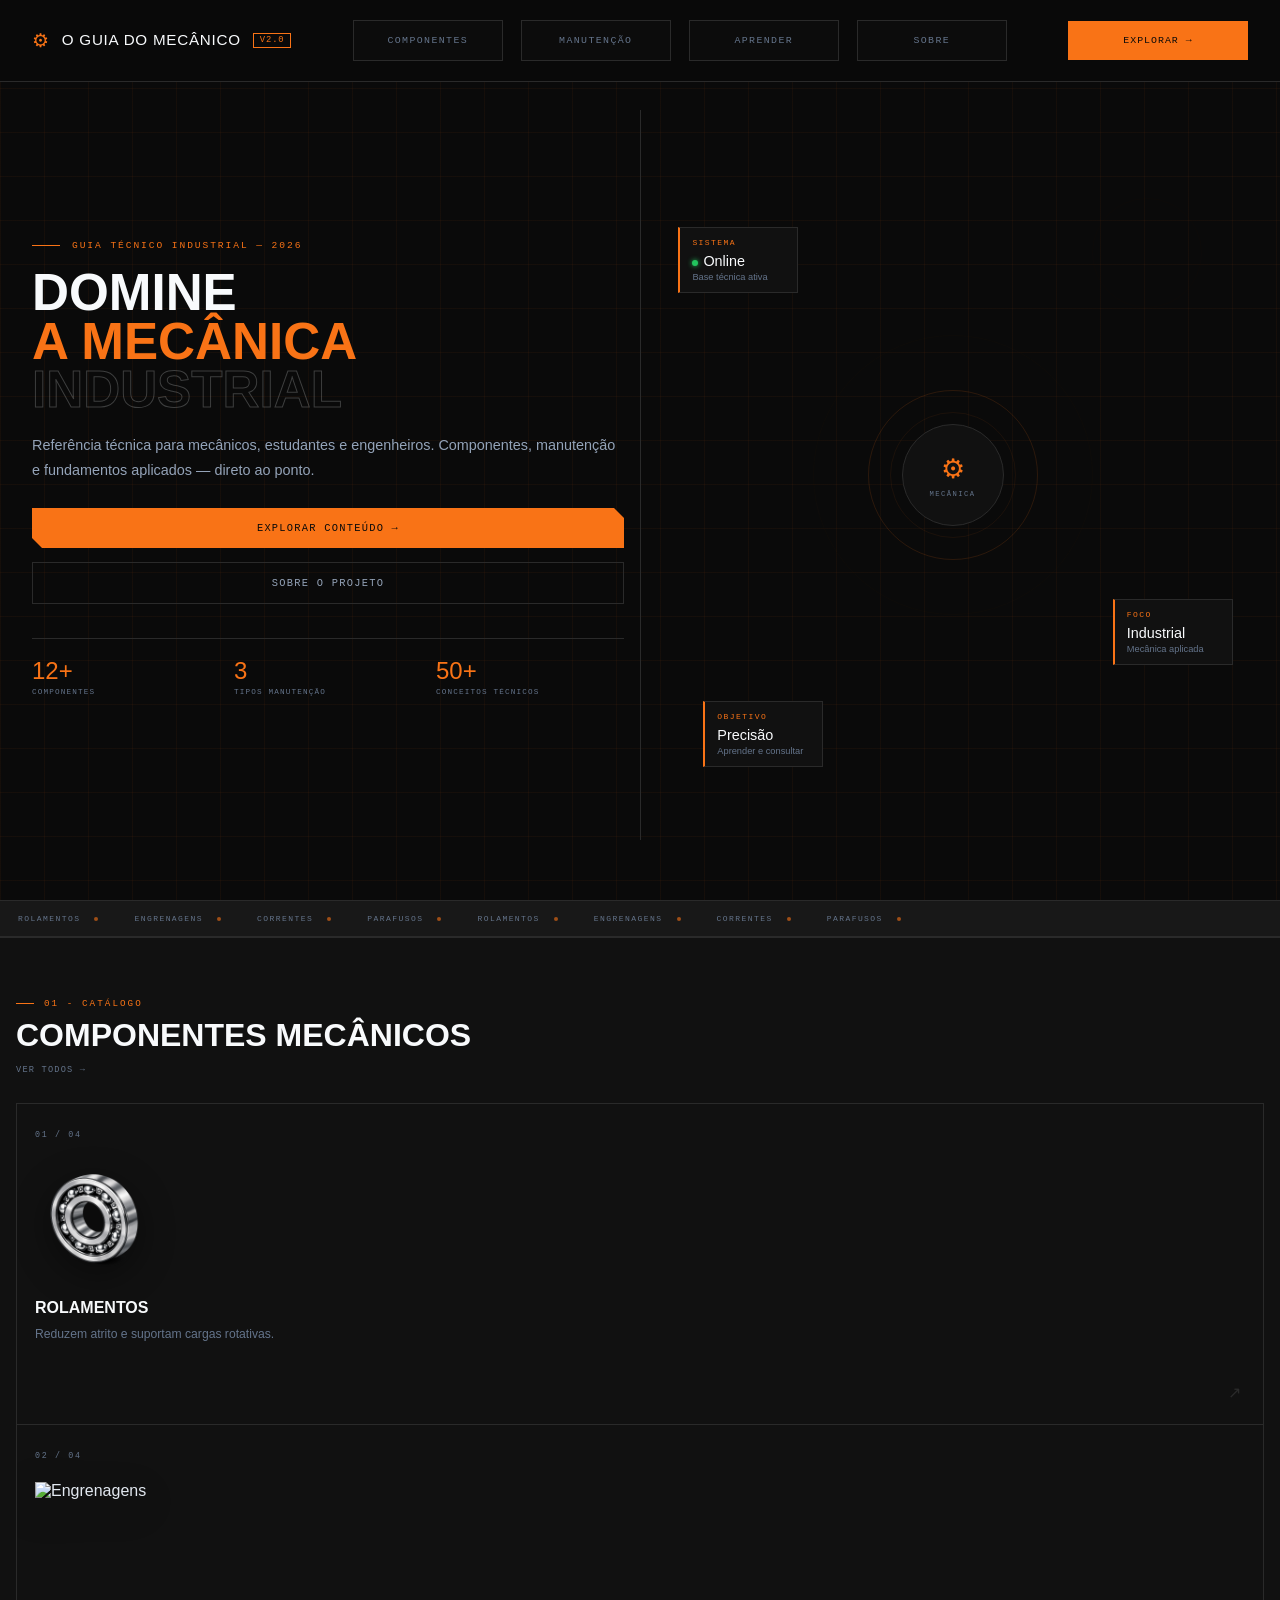
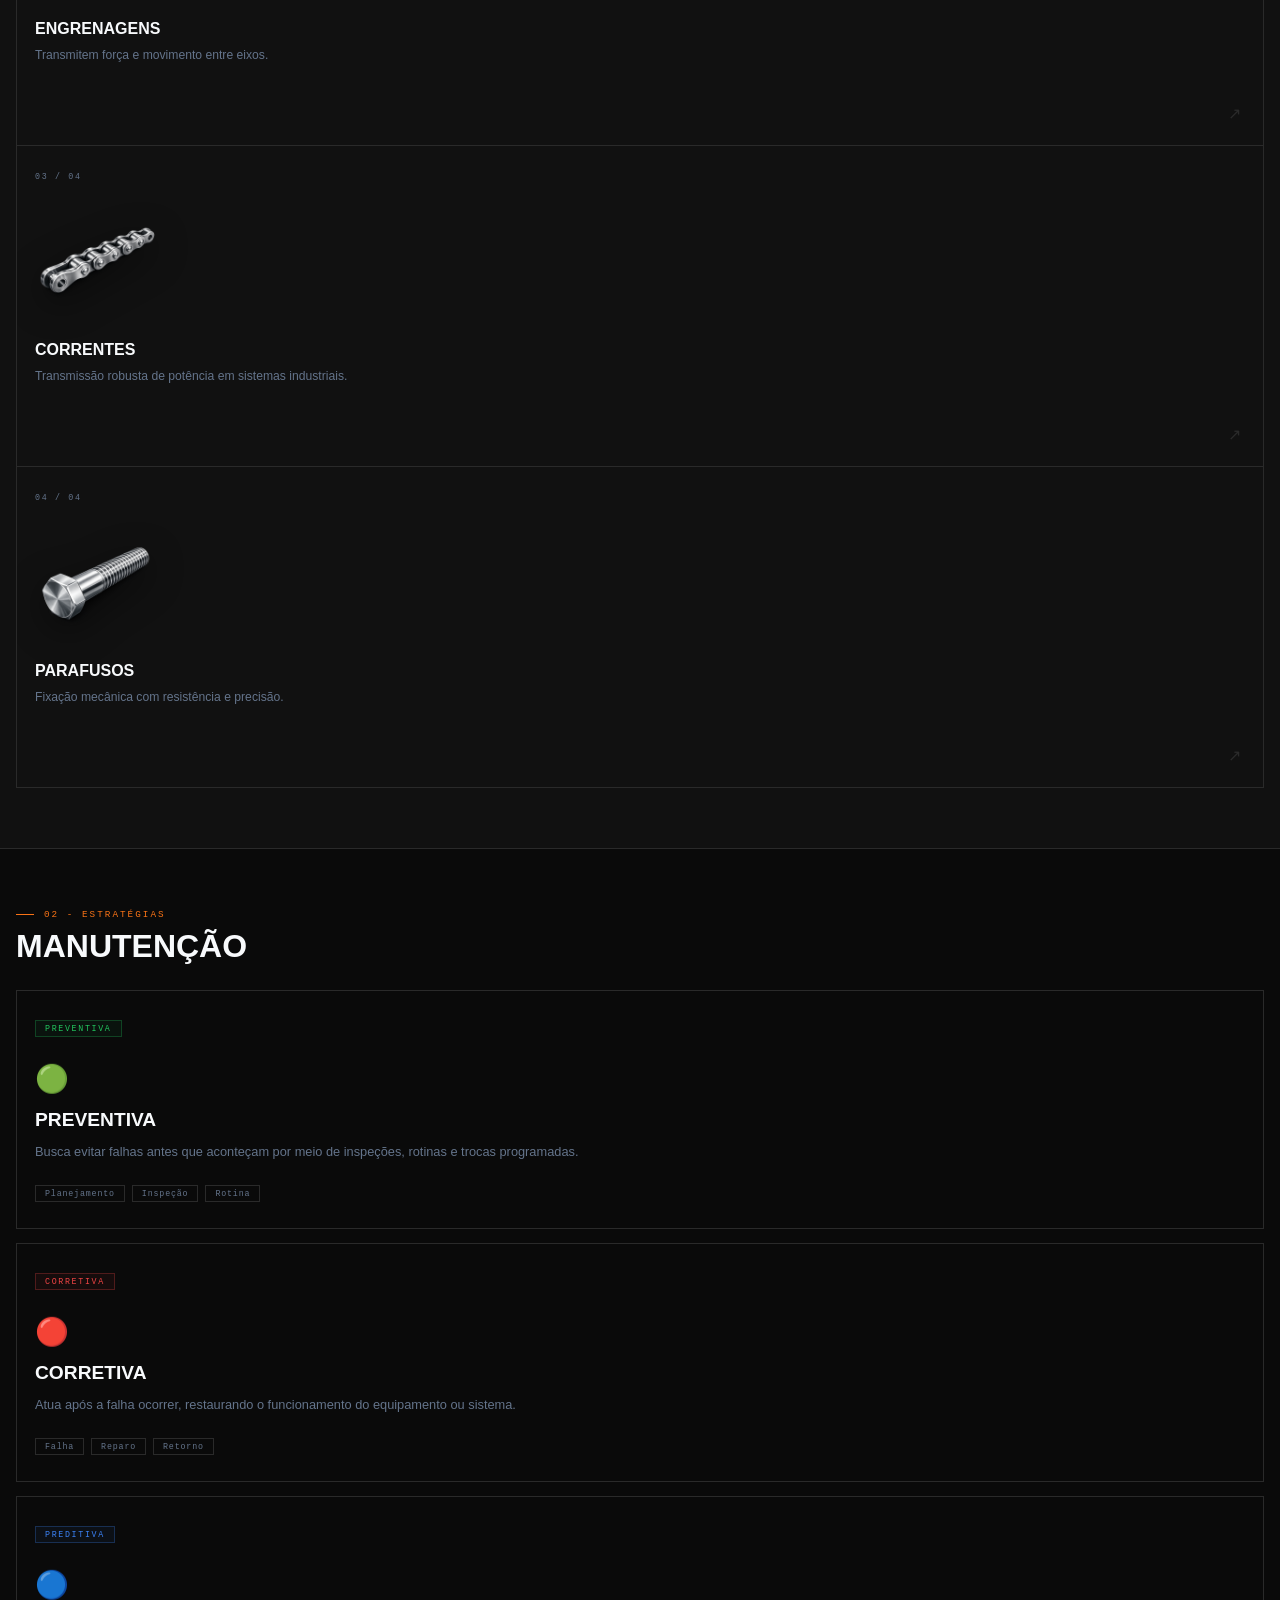
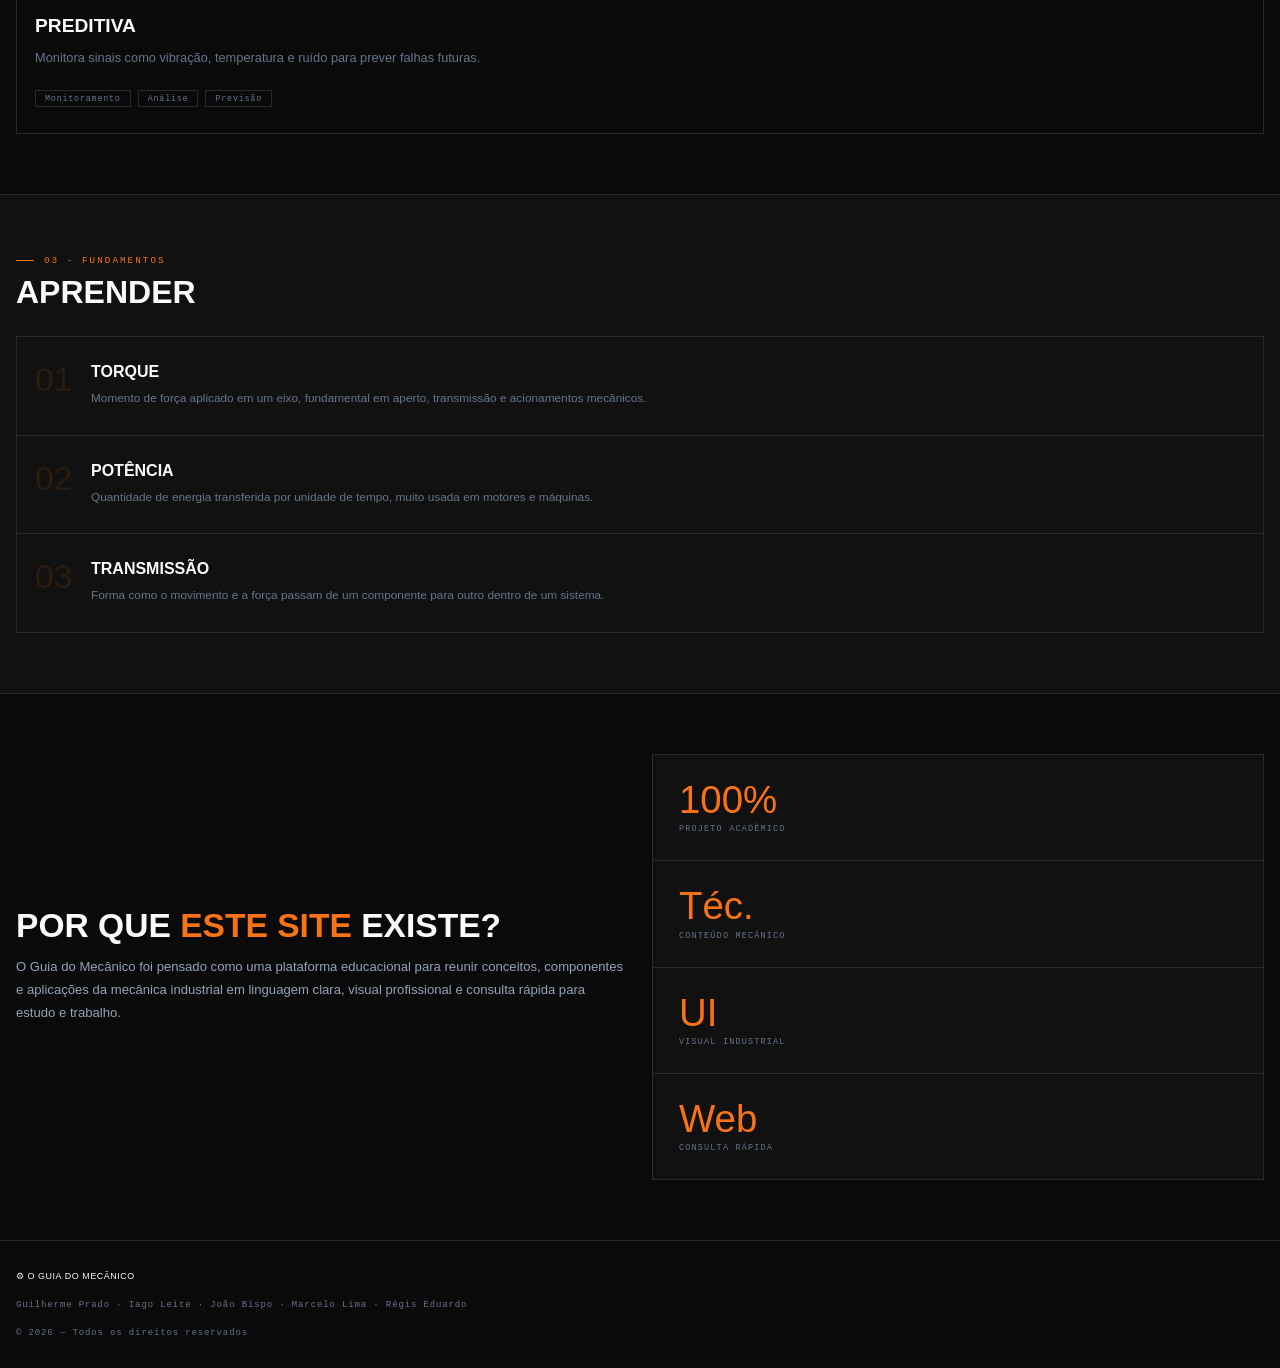
==== index.html @ d07c8abd "Add files via upload" ====
<!DOCTYPE html>
<html lang="pt-BR">
<head>
  <meta charset="UTF-8" />
  <meta name="viewport" content="width=device-width, initial-scale=1.0" />
  <title>⚙️ O Guia do Mecânico</title>
  <link rel="stylesheet" href="style-index.css" />
</head>
<body>

<nav class="nav">
  <a href="#home" class="nav-logo">
    <span class="gear-spin">⚙</span>
    O Guia do Mecânico
    <span class="nav-tag">v2.0</span>
  </a>

  <ul class="nav-links">
    <li><a href="#componentes">Componentes</a></li>
    <li><a href="#manutencao">Manutenção</a></li>
    <li><a href="#aprender">Aprender</a></li>
    <li><a href="#sobre">Sobre</a></li>
  </ul>

  <a href="#componentes" class="nav-cta">Explorar →</a>
</nav>

<section class="hero" id="home">
  <div class="hero-left">
    <div class="hero-eyebrow">
      <div class="eyebrow-line"></div>
      <span class="eyebrow-text">Guia Técnico Industrial — 2026</span>
    </div>

    <h1 class="hero-title">
      Domine
      <span class="accent">a Mecânica</span>
      <span class="outline">Industrial</span>
    </h1>

    <p class="hero-desc">
      Referência técnica para mecânicos, estudantes e engenheiros.
      Componentes, manutenção e fundamentos aplicados — direto ao ponto.
    </p>

    <div class="hero-actions">
      <a href="#componentes" class="btn-primary">Explorar Conteúdo →</a>
      <a href="#sobre" class="btn-secondary">Sobre o projeto</a>
    </div>

    <div class="hero-stats">
      <div>
        <div class="stat-num">12+</div>
        <div class="stat-label">Componentes</div>
      </div>
      <div>
        <div class="stat-num">3</div>
        <div class="stat-label">Tipos manutenção</div>
      </div>
      <div>
        <div class="stat-num">50+</div>
        <div class="stat-label">Conceitos técnicos</div>
      </div>
    </div>
  </div>

  <div class="hero-right">
    <div class="hero-visual">
      <div class="gear-bg gear-bg-1"></div>
      <div class="gear-bg gear-bg-2"></div>

      <div class="float-card card-1">
        <div class="card-label">Sistema</div>
        <div class="card-value"><span class="dot-live"></span>Online</div>
        <div class="card-sub">Base técnica ativa</div>
      </div>

      <div class="float-card card-2">
        <div class="card-label">Foco</div>
        <div class="card-value">Industrial</div>
        <div class="card-sub">Mecânica aplicada</div>
      </div>

      <div class="float-card card-3">
        <div class="card-label">Objetivo</div>
        <div class="card-value">Precisão</div>
        <div class="card-sub">Aprender e consultar</div>
      </div>

      <div class="center-wrap">
        <div class="ring ring-1"></div>
        <div class="ring ring-2"></div>
        <div class="center-circle">
          <span class="center-gear-icon">⚙</span>
          <span class="center-mono">mecânica</span>
        </div>
      </div>
    </div>
  </div>
</section>

<div class="marquee-wrap">
  <div class="marquee-track">
    <div class="marquee-item">Rolamentos <span class="marquee-dot"></span></div>
    <div class="marquee-item">Engrenagens <span class="marquee-dot"></span></div>
    <div class="marquee-item">Correntes <span class="marquee-dot"></span></div>
    <div class="marquee-item">Parafusos <span class="marquee-dot"></span></div>
    <div class="marquee-item">Rolamentos <span class="marquee-dot"></span></div>
    <div class="marquee-item">Engrenagens <span class="marquee-dot"></span></div>
    <div class="marquee-item">Correntes <span class="marquee-dot"></span></div>
    <div class="marquee-item">Parafusos <span class="marquee-dot"></span></div>
  </div>
</div>

<section id="componentes">
  <div class="section-header">
    <div>
      <div class="section-label">01 - Catálogo</div>
      <h2 class="section-title">Componentes Mecânicos</h2>
    </div>
    <a href="#componentes" class="section-link">Ver todos →</a>
  </div>

  <div class="comp-grid">
    <a href="rolamentos.html" class="comp-card">
      <div class="comp-num">01 / 04</div>
      <img src="rolamento.png" alt="Rolamento" class="comp-image">
      <h3 class="comp-name">Rolamentos</h3>
      <p class="comp-desc">Reduzem atrito e suportam cargas rotativas.</p>
      <span class="comp-arrow">↗</span>
    </a>

    <a href="engrenagens.html" class="comp-card">
  <div class="comp-num">02 / 04</div>
  <div class="comp-image">
    <img src="engrenagens.png" alt="Engrenagens">
  </div>
  <h3 class="comp-name">Engrenagens</h3>
  <p class="comp-desc">Transmitem força e movimento entre eixos.</p>
  <span class="comp-arrow">↗</span>
</a>

    <a href="#" class="comp-card">
      <div class="comp-num">03 / 04</div>
      <img src="corrente.png" alt="Correntes" class="comp-image">
      <h3 class="comp-name">Correntes</h3>
      <p class="comp-desc">Transmissão robusta de potência em sistemas industriais.</p>
      <span class="comp-arrow">↗</span>
    </a>

    <a href="#" class="comp-card">
      <div class="comp-num">04 / 04</div>
      <img src="parafuso.png" alt="Parafusos" class="comp-image">
      <h3 class="comp-name">Parafusos</h3>
      <p class="comp-desc">Fixação mecânica com resistência e precisão.</p>
      <span class="comp-arrow">↗</span>
    </a>
  </div>
</section>

<section id="manutencao">
  <div class="section-header">
    <div>
      <div class="section-label">02 - Estratégias</div>
      <h2 class="section-title">Manutenção</h2>
    </div>
  </div>

  <div class="maint-grid">
    <article class="maint-card preventiva">
      <span class="maint-badge">Preventiva</span>
      <span class="maint-emoji">🟢</span>
      <h3 class="maint-title">Preventiva</h3>
      <p class="maint-desc">Busca evitar falhas antes que aconteçam por meio de inspeções, rotinas e trocas programadas.</p>
      <div class="maint-tags">
        <span class="maint-tag">Planejamento</span>
        <span class="maint-tag">Inspeção</span>
        <span class="maint-tag">Rotina</span>
      </div>
    </article>

    <article class="maint-card corretiva">
      <span class="maint-badge">Corretiva</span>
      <span class="maint-emoji">🔴</span>
      <h3 class="maint-title">Corretiva</h3>
      <p class="maint-desc">Atua após a falha ocorrer, restaurando o funcionamento do equipamento ou sistema.</p>
      <div class="maint-tags">
        <span class="maint-tag">Falha</span>
        <span class="maint-tag">Reparo</span>
        <span class="maint-tag">Retorno</span>
      </div>
    </article>

    <article class="maint-card preditiva">
      <span class="maint-badge">Preditiva</span>
      <span class="maint-emoji">🔵</span>
      <h3 class="maint-title">Preditiva</h3>
      <p class="maint-desc">Monitora sinais como vibração, temperatura e ruído para prever falhas futuras.</p>
      <div class="maint-tags">
        <span class="maint-tag">Monitoramento</span>
        <span class="maint-tag">Análise</span>
        <span class="maint-tag">Previsão</span>
      </div>
    </article>
  </div>
</section>

<section id="aprender">
  <div class="section-header">
    <div>
      <div class="section-label">03 - Fundamentos</div>
      <h2 class="section-title">Aprender</h2>
    </div>
  </div>

  <div class="conceitos-grid">
    <div class="conceito-item">
      <div class="conceito-num">01</div>
      <div>
        <h3 class="conceito-title">Torque</h3>
        <p class="conceito-desc">Momento de força aplicado em um eixo, fundamental em aperto, transmissão e acionamentos mecânicos.</p>
      </div>
    </div>

    <div class="conceito-item">
      <div class="conceito-num">02</div>
      <div>
        <h3 class="conceito-title">Potência</h3>
        <p class="conceito-desc">Quantidade de energia transferida por unidade de tempo, muito usada em motores e máquinas.</p>
      </div>
    </div>

    <div class="conceito-item">
      <div class="conceito-num">03</div>
      <div>
        <h3 class="conceito-title">Transmissão</h3>
        <p class="conceito-desc">Forma como o movimento e a força passam de um componente para outro dentro de um sistema.</p>
      </div>
    </div>
  </div>
</section>

<section class="about-strip" id="sobre">
  <div>
    <h2 class="about-title">Por que <span>este site</span> existe?</h2>
    <p class="about-desc">
      O Guia do Mecânico foi pensado como uma plataforma educacional para reunir conceitos,
      componentes e aplicações da mecânica industrial em linguagem clara, visual profissional
      e consulta rápida para estudo e trabalho.
    </p>
  </div>

  <div class="about-stats">
    <div class="about-stat">
      <div class="about-stat-num">100%</div>
      <div class="about-stat-label">Projeto acadêmico</div>
    </div>
    <div class="about-stat">
      <div class="about-stat-num">Téc.</div>
      <div class="about-stat-label">Conteúdo mecânico</div>
    </div>
    <div class="about-stat">
      <div class="about-stat-num">UI</div>
      <div class="about-stat-label">Visual industrial</div>
    </div>
    <div class="about-stat">
      <div class="about-stat-num">Web</div>
      <div class="about-stat-label">Consulta rápida</div>
    </div>
  </div>
</section>

<footer>
  <div class="footer-logo">⚙ O Guia do Mecânico</div>
  <div class="footer-team">Guilherme Prado · Iago Leite · João Bispo · Marcelo Lima · Régis Eduardo</div>
  <div class="footer-copy">© 2026 — Todos os direitos reservados</div>
</footer>

</body>
</html>
---- style-index.css ----
*, *::before, *::after {
  box-sizing: border-box;
  margin: 0;
  padding: 0;
}

:root {
  --bg: #0a0a0a;
  --surface: #111111;
  --surface2: #181818;
  --border: #2a2a2a;
  --orange: #f97316;
  --orange2: #fb923c;
  --steel: #94a3b8;
  --text: #e2e8f0;
  --muted: #64748b;
  --white: #f8fafc;

  --font-title: 'Arial Black', 'Arial Bold', Gadget, sans-serif;
  --font-mono: 'Courier New', Courier, monospace;
  --font-body: Arial, Helvetica, sans-serif;
}

html {
  scroll-behavior: smooth;
}

body {
  background: var(--bg);
  color: var(--text);
  font-family: var(--font-body);
  overflow-x: hidden;
}

nav {
  position: fixed;
  top: 0;
  left: 0;
  right: 0;
  z-index: 1000;
  display: grid;
  grid-template-columns: auto 1fr auto;
  align-items: center;
  gap: 28px;
  min-height: 82px;
  padding: 14px 32px;
  background: rgba(10, 10, 10, 0.95);
  border-bottom: 1px solid var(--border);
  backdrop-filter: blur(10px);
}

.nav-logo {
  display: flex;
  align-items: center;
  gap: 12px;
  color: var(--white);
  text-decoration: none;
  font-family: var(--font-title);
  font-size: 0.95rem;
  letter-spacing: 0.05em;
  text-transform: uppercase;
  line-height: 1.1;
  white-space: nowrap;
}

.gear-spin {
  display: inline-block;
  font-size: 1.2rem;
  animation: spin 10s linear infinite;
  color: var(--orange);
}

.nav-tag {
  font-family: var(--font-mono);
  font-size: 0.55rem;
  color: var(--orange);
  border: 1px solid var(--orange);
  padding: 2px 6px;
  letter-spacing: 0.1em;
}

.nav-links {
  list-style: none;
  display: flex;
  align-items: center;
  justify-content: center;
  gap: 18px;
  flex-wrap: wrap;
}

.nav-links a {
  display: inline-flex;
  align-items: center;
  justify-content: center;
  min-width: 150px;
  padding: 14px 18px;
  border: 1px solid var(--border);
  background: rgba(255, 255, 255, 0.01);
  color: var(--muted);
  text-decoration: none;
  font-family: var(--font-mono);
  font-size: 0.62rem;
  letter-spacing: 0.14em;
  text-transform: uppercase;
  transition: color 0.2s ease, border-color 0.2s ease, background 0.2s ease;
}

.nav-links a:hover,
.nav-links a.active {
  color: var(--orange);
  border-color: rgba(249, 115, 22, 0.35);
  background: rgba(249, 115, 22, 0.04);
}

.nav-cta {
  display: inline-flex;
  align-items: center;
  justify-content: center;
  text-decoration: none;
  font-family: var(--font-mono);
  font-size: 0.62rem;
  letter-spacing: 0.1em;
  text-transform: uppercase;
  color: #0a0a0a;
  background: var(--orange);
  padding: 14px 24px;
  min-width: 180px;
  white-space: nowrap;
  transition: background 0.2s ease, transform 0.2s ease;
}

.nav-cta:hover {
  background: var(--orange2);
}

.hero {
  min-height: 100vh;
  display: grid;
  grid-template-columns: 1fr 1fr;
  padding-top: 96px;
  position: relative;
  overflow: hidden;
}

.hero::before {
  content: '';
  position: absolute;
  inset: 0;
  background-image:
    linear-gradient(rgba(249, 115, 22, 0.05) 1px, transparent 1px),
    linear-gradient(90deg, rgba(249, 115, 22, 0.05) 1px, transparent 1px);
  background-size: 44px 44px;
  pointer-events: none;
}

.hero-left {
  display: flex;
  flex-direction: column;
  justify-content: center;
  padding: 80px 56px;
  position: relative;
  z-index: 2;
}

.hero-eyebrow {
  display: flex;
  align-items: center;
  gap: 12px;
  margin-bottom: 28px;
  animation: fadeUp 0.7s ease forwards;
}

.eyebrow-line {
  width: 28px;
  height: 1px;
  background: var(--orange);
  flex-shrink: 0;
}

.eyebrow-text {
  font-family: var(--font-mono);
  font-size: 0.6rem;
  letter-spacing: 0.2em;
  text-transform: uppercase;
  color: var(--orange);
}

.hero-title {
  font-family: var(--font-title);
  font-size: clamp(2.8rem, 5.5vw, 5rem);
  line-height: 0.95;
  text-transform: uppercase;
  color: var(--white);
  margin-bottom: 24px;
  animation: fadeUp 0.7s 0.1s ease both;
}

.hero-title .accent {
  color: var(--orange);
  display: block;
}

.hero-title .outline {
  -webkit-text-stroke: 1px rgba(248, 250, 252, 0.22);
  color: transparent;
  display: block;
}

.hero-desc {
  font-size: 0.93rem;
  line-height: 1.75;
  color: var(--steel);
  max-width: 400px;
  margin-bottom: 40px;
  animation: fadeUp 0.7s 0.2s ease both;
}

.hero-actions {
  display: flex;
  gap: 14px;
  animation: fadeUp 0.7s 0.3s ease both;
}

.btn-primary {
  display: inline-flex;
  align-items: center;
  justify-content: center;
  gap: 8px;
  font-family: var(--font-mono);
  font-size: 0.65rem;
  letter-spacing: 0.12em;
  text-transform: uppercase;
  color: #0a0a0a;
  background: var(--orange);
  padding: 13px 26px;
  text-decoration: none;
  transition: all 0.2s;
  clip-path: polygon(0 0, calc(100% - 10px) 0, 100% 10px, 100% 100%, 10px 100%, 0 calc(100% - 10px));
}

.btn-primary:hover {
  background: var(--orange2);
  transform: translateY(-2px);
}

.btn-secondary {
  display: inline-flex;
  align-items: center;
  justify-content: center;
  font-family: var(--font-mono);
  font-size: 0.65rem;
  letter-spacing: 0.12em;
  text-transform: uppercase;
  color: var(--steel);
  background: transparent;
  border: 1px solid var(--border);
  padding: 13px 26px;
  text-decoration: none;
  transition: all 0.2s;
}

.btn-secondary:hover {
  border-color: var(--orange);
  color: var(--orange);
}

.hero-stats {
  display: flex;
  gap: 36px;
  margin-top: 52px;
  padding-top: 28px;
  border-top: 1px solid var(--border);
  animation: fadeUp 0.7s 0.4s ease both;
}

.stat-num {
  font-family: var(--font-title);
  font-size: 1.9rem;
  color: var(--orange);
  line-height: 1;
}

.stat-label {
  font-family: var(--font-mono);
  font-size: 0.52rem;
  letter-spacing: 0.15em;
  text-transform: uppercase;
  color: var(--muted);
  margin-top: 4px;
}

.hero-right {
  position: relative;
  border-left: 1px solid var(--border);
  overflow: hidden;
}

.hero-visual {
  width: 100%;
  height: 100%;
  min-height: 500px;
  display: flex;
  align-items: center;
  justify-content: center;
  position: relative;
}

.gear-bg {
  position: absolute;
  border-radius: 50%;
  border: 1px solid rgba(249, 115, 22, 0.12);
}

.gear-bg-1 {
  width: 460px;
  height: 460px;
  opacity: 0.12;
  top: 50%;
  left: 50%;
  transform: translate(-50%, -50%);
  animation: spin 50s linear infinite;
}

.gear-bg-2 {
  width: 170px;
  height: 170px;
  opacity: 0.1;
  top: 18%;
  right: 16%;
  animation: spin 22s linear infinite reverse;
}

.float-card {
  position: absolute;
  background: var(--surface);
  border: 1px solid var(--border);
  border-left: 2px solid var(--orange);
  padding: 14px 18px;
  min-width: 165px;
}

.card-1 {
  top: 16%;
  left: 6%;
  animation: floatAnim 4s ease-in-out infinite;
}

.card-2 {
  bottom: 24%;
  right: 5%;
  animation: floatAnim 4s 2s ease-in-out infinite;
}

.card-3 {
  bottom: 10%;
  left: 10%;
  animation: floatAnim 4s 1s ease-in-out infinite;
}

.card-label {
  font-family: var(--font-mono);
  font-size: 0.5rem;
  letter-spacing: 0.18em;
  text-transform: uppercase;
  color: var(--orange);
  margin-bottom: 6px;
}

.card-value {
  font-family: var(--font-title);
  font-size: 1.05rem;
  color: var(--white);
}

.card-sub {
  font-size: 0.67rem;
  color: var(--muted);
  margin-top: 3px;
}

.dot-live {
  display: inline-block;
  width: 6px;
  height: 6px;
  border-radius: 50%;
  background: #22c55e;
  margin-right: 5px;
  box-shadow: 0 0 5px #22c55e;
  animation: blink 2s infinite;
}

.center-wrap {
  position: relative;
  width: 230px;
  height: 230px;
  display: flex;
  align-items: center;
  justify-content: center;
}

.ring {
  position: absolute;
  border-radius: 50%;
  border: 1px solid rgba(249, 115, 22, 0.14);
}

.ring-1 {
  inset: 0;
  animation: spin 20s linear infinite;
}

.ring-2 {
  inset: 22px;
  border-color: rgba(249, 115, 22, 0.07);
  animation: spin 13s linear infinite reverse;
}

.center-circle {
  position: absolute;
  inset: 46px;
  background: var(--surface);
  border-radius: 50%;
  border: 1px solid var(--border);
  display: flex;
  align-items: center;
  justify-content: center;
  flex-direction: column;
  gap: 5px;
}

.center-gear-icon {
  font-size: 2.2rem;
  color: var(--orange);
  animation: spin 8s linear infinite;
  display: inline-block;
}

.center-mono {
  font-family: var(--font-mono);
  font-size: 0.45rem;
  letter-spacing: 0.2em;
  text-transform: uppercase;
  color: var(--muted);
}

.marquee-wrap {
  overflow: hidden;
  border-top: 1px solid var(--border);
  border-bottom: 1px solid var(--border);
  padding: 13px 0;
  background: var(--surface2);
}

.marquee-track {
  display: flex;
  white-space: nowrap;
  animation: marquee 22s linear infinite;
}

.marquee-item {
  display: inline-flex;
  align-items: center;
  gap: 14px;
  padding: 0 28px;
  font-family: var(--font-mono);
  font-size: 0.58rem;
  letter-spacing: 0.18em;
  text-transform: uppercase;
  color: var(--muted);
}

.marquee-dot {
  width: 4px;
  height: 4px;
  border-radius: 50%;
  background: var(--orange);
  opacity: 0.6;
  display: inline-block;
}

section {
  padding: 88px 56px;
}

.section-header {
  display: flex;
  align-items: flex-end;
  justify-content: space-between;
  margin-bottom: 48px;
}

.section-label {
  font-family: var(--font-mono);
  font-size: 0.58rem;
  letter-spacing: 0.22em;
  text-transform: uppercase;
  color: var(--orange);
  display: flex;
  align-items: center;
  gap: 10px;
  margin-bottom: 10px;
}

.section-label::before {
  content: '';
  width: 18px;
  height: 1px;
  background: var(--orange);
}

.section-title {
  font-family: var(--font-title);
  font-size: clamp(1.8rem, 2.8vw, 2.5rem);
  text-transform: uppercase;
  color: var(--white);
  line-height: 1;
}

.section-link {
  font-family: var(--font-mono);
  font-size: 0.6rem;
  letter-spacing: 0.14em;
  text-transform: uppercase;
  color: var(--muted);
  text-decoration: none;
  transition: color 0.2s;
}

.section-link:hover {
  color: var(--orange);
}

#componentes {
  background: var(--surface);
  border-top: 1px solid var(--border);
  border-bottom: 1px solid var(--border);
}

.comp-grid {
  display: grid;
  grid-template-columns: repeat(4, 1fr);
  gap: 1px;
  background: var(--border);
  border: 1px solid var(--border);
}

.comp-card {
  background: var(--surface);
  padding: 32px 22px;
  position: relative;
  overflow: hidden;
  cursor: pointer;
  transition: background 0.3s;
  text-decoration: none;
  color: inherit;
  display: block;
}

.comp-card::before {
  content: '';
  position: absolute;
  top: 0;
  left: 0;
  right: 0;
  height: 2px;
  background: var(--orange);
  transform: scaleX(0);
  transform-origin: left;
  transition: transform 0.35s ease;
}

.comp-card:hover {
  background: var(--surface2);
}

.comp-card:hover::before {
  transform: scaleX(1);
}

.comp-num {
  font-family: var(--font-mono);
  font-size: 0.52rem;
  letter-spacing: 0.2em;
  color: var(--muted);
  margin-bottom: 22px;
}

.comp-card {
  background: var(--surface);
  padding: 32px 22px 64px;
  position: relative;
  overflow: hidden;
  cursor: pointer;
  transition: background 0.3s, transform 0.3s;
  text-decoration: none;
  color: inherit;
  display: block;
  min-height: 320px;
}

.comp-card:hover {
  background: var(--surface2);
  transform: translateY(-2px);
}

.comp-image {
  display: block;
  width: 120px;
  height: 120px;
  object-fit: contain;
  margin: 4px 0 18px;
  filter: drop-shadow(0 10px 18px rgba(0, 0, 0, 0.45));
  transition: transform 0.3s ease, filter 0.3s ease;
}

.comp-card:hover .comp-image {
  transform: scale(1.04);
  filter: drop-shadow(0 14px 22px rgba(0, 0, 0, 0.55));
}

.comp-name {
  font-family: var(--font-title);
  font-size: 1.2rem;
  text-transform: uppercase;
  color: var(--white);
  margin-bottom: 8px;
}

.comp-desc {
  font-size: 0.78rem;
  line-height: 1.6;
  color: var(--muted);
}

.comp-arrow {
  position: absolute;
  bottom: 22px;
  right: 22px;
  font-size: 1rem;
  color: var(--border);
  transition: color 0.2s, transform 0.2s;
}

.comp-card:hover .comp-arrow {
  color: var(--orange);
  transform: translate(3px, -3px);
}

#manutencao {
  background: var(--bg);
}

.maint-grid {
  display: grid;
  grid-template-columns: repeat(3, 1fr);
  gap: 20px;
}

.maint-card {
  border: 1px solid var(--border);
  padding: 34px 26px;
  transition: border-color 0.3s;
}

.maint-card.preventiva:hover {
  border-color: #22c55e;
}

.maint-card.corretiva:hover {
  border-color: #ef4444;
}

.maint-card.preditiva:hover {
  border-color: #3b82f6;
}

.maint-badge {
  display: inline-block;
  font-family: var(--font-mono);
  font-size: 0.52rem;
  letter-spacing: 0.2em;
  text-transform: uppercase;
  padding: 3px 9px;
  margin-bottom: 26px;
  border: 1px solid;
}

.maint-card.preventiva .maint-badge {
  color: #22c55e;
  border-color: #22c55e44;
  background: #22c55e0d;
}

.maint-card.corretiva .maint-badge {
  color: #ef4444;
  border-color: #ef444444;
  background: #ef44440d;
}

.maint-card.preditiva .maint-badge {
  color: #3b82f6;
  border-color: #3b82f644;
  background: #3b82f60d;
}

.maint-emoji {
  font-size: 1.7rem;
  display: block;
  margin-bottom: 14px;
}

.maint-title {
  font-family: var(--font-title);
  font-size: 1.5rem;
  text-transform: uppercase;
  color: var(--white);
  margin-bottom: 10px;
}

.maint-desc {
  font-size: 0.8rem;
  line-height: 1.7;
  color: var(--muted);
}

.maint-tags {
  display: flex;
  flex-wrap: wrap;
  gap: 7px;
  margin-top: 22px;
}

.maint-tag {
  font-family: var(--font-mono);
  font-size: 0.52rem;
  letter-spacing: 0.1em;
  color: var(--muted);
  border: 1px solid var(--border);
  padding: 3px 9px;
}

#aprender {
  background: var(--surface);
  border-top: 1px solid var(--border);
}

.conceitos-grid {
  display: grid;
  grid-template-columns: repeat(3, 1fr);
  gap: 1px;
  background: var(--border);
  border: 1px solid var(--border);
}

.conceito-item {
  background: var(--surface);
  padding: 42px 30px;
  display: flex;
  align-items: flex-start;
  gap: 22px;
  cursor: pointer;
  transition: background 0.2s;
}

.conceito-item:hover {
  background: var(--surface2);
}

.conceito-num {
  font-family: var(--font-title);
  font-size: 2.8rem;
  color: rgba(249, 115, 22, 0.11);
  line-height: 1;
  min-width: 52px;
  transition: color 0.3s;
}

.conceito-item:hover .conceito-num {
  color: rgba(249, 115, 22, 0.28);
}

.conceito-title {
  font-family: var(--font-title);
  font-size: 1.2rem;
  text-transform: uppercase;
  color: var(--white);
  margin-bottom: 8px;
}

.conceito-desc {
  font-size: 0.78rem;
  line-height: 1.65;
  color: var(--muted);
}

.about-strip {
  background: var(--bg);
  border-top: 1px solid var(--border);
  padding: 78px 56px;
  display: grid;
  grid-template-columns: 1fr 1fr;
  gap: 70px;
  align-items: center;
}

.about-title {
  font-family: var(--font-title);
  font-size: clamp(1.8rem, 3vw, 2.5rem);
  text-transform: uppercase;
  color: var(--white);
  line-height: 0.95;
  margin-bottom: 20px;
}

.about-title span {
  color: var(--orange);
}

.about-desc {
  font-size: 0.87rem;
  line-height: 1.8;
  color: var(--steel);
}

.about-stats {
  display: grid;
  grid-template-columns: 1fr 1fr;
  gap: 1px;
  background: var(--border);
  border: 1px solid var(--border);
}

.about-stat {
  background: var(--surface);
  padding: 26px;
}

.about-stat-num {
  font-family: var(--font-title);
  font-size: 2.4rem;
  color: var(--orange);
  line-height: 1;
  margin-bottom: 5px;
}

.about-stat-label {
  font-family: var(--font-mono);
  font-size: 0.53rem;
  letter-spacing: 0.14em;
  text-transform: uppercase;
  color: var(--muted);
}

footer {
  padding: 46px 56px;
  border-top: 1px solid var(--border);
  display: flex;
  justify-content: space-between;
  align-items: center;
  flex-wrap: wrap;
  gap: 14px;
}

.footer-logo {
  font-family: var(--font-title);
  font-size: 0.85rem;
  text-transform: uppercase;
  letter-spacing: 0.06em;
  color: var(--white);
}

.footer-team,
.footer-copy {
  font-family: var(--font-mono);
  font-size: 0.55rem;
  letter-spacing: 0.1em;
  color: var(--muted);
}

@keyframes spin {
  to {
    transform: rotate(360deg);
  }
}

@keyframes floatAnim {
  0%, 100% {
    transform: translateY(0);
  }
  50% {
    transform: translateY(-8px);
  }
}

@keyframes blink {
  0%, 100% {
    opacity: 1;
  }
  50% {
    opacity: 0.3;
  }
}

@keyframes fadeUp {
  from {
    opacity: 0;
    transform: translateY(22px);
  }
  to {
    opacity: 1;
    transform: translateY(0);
  }
}

@keyframes marquee {
  from {
    transform: translateX(0);
  }
  to {
    transform: translateX(-50%);
  }
}

/* RESPONSIVO */
@media (max-width: 1024px) {
  .nav {
    padding: 0 20px;
  }

  .hero {
    grid-template-columns: 1fr;
    min-height: auto;
  }

  .hero-left {
    padding: 110px 28px 50px;
  }

  .hero-right {
    min-height: 420px;
    border-left: none;
    border-top: 1px solid var(--border);
  }

  .hero-title {
    font-size: clamp(2.4rem, 8vw, 4rem);
  }

  .hero-desc {
    max-width: 100%;
  }

  .hero-stats {
    gap: 22px;
    flex-wrap: wrap;
  }

  .comp-grid {
    grid-template-columns: repeat(2, 1fr);
  }

  .maint-grid {
    grid-template-columns: 1fr;
  }

  .conceitos-grid {
    grid-template-columns: 1fr;
  }

  .about-strip {
    grid-template-columns: 1fr;
    gap: 30px;
    padding: 60px 28px;
  }
}

@media (max-width: 768px) {
  .comp-card {
    min-height: auto;
    padding: 24px 18px 28px;
  }

  .comp-image {
    width: 92px;
    height: 92px;
    margin-bottom: 14px;
  }
}

@media (max-width: 820px) {
  nav {
    grid-template-columns: 1fr;
    min-height: auto;
    padding: 12px 16px;
    gap: 12px;
  }

  .nav-logo {
    font-size: 0.72rem;
    line-height: 1.2;
    white-space: normal;
  }

  .nav-tag {
    font-size: 0.46rem;
    padding: 2px 5px;
  }

  .nav-links {
    width: 100%;
    display: grid;
    grid-template-columns: repeat(2, 1fr);
    gap: 8px;
  }

  .nav-links a {
    min-width: 0;
    width: 100%;
    padding: 10px 8px;
    font-size: 0.54rem;
  }

  .nav-cta {
    width: 100%;
    min-width: 0;
    font-size: 0.54rem;
    padding: 10px 12px;
  }
}

  .hero {
    padding-top: 110px;
  }

  .hero-left {
    padding: 22px 16px 34px;
  }

  .hero-eyebrow {
    margin-bottom: 18px;
  }

  .hero-title {
    font-size: clamp(2rem, 13vw, 3.2rem);
    line-height: 0.95;
    margin-bottom: 18px;
  }

  .hero-desc {
    font-size: 0.9rem;
    line-height: 1.7;
    margin-bottom: 26px;
    max-width: 100%;
  }

  .hero-actions {
    flex-direction: column;
    width: 100%;
  }

  .btn-primary,
  .btn-secondary {
    justify-content: center;
    width: 100%;
    padding: 14px 18px;
  }

  .hero-stats {
    margin-top: 34px;
    padding-top: 20px;
    display: grid;
    grid-template-columns: repeat(3, 1fr);
    gap: 14px;
  }

  .stat-num {
    font-size: 1.5rem;
  }

  .stat-label {
    font-size: 0.48rem;
    line-height: 1.4;
  }

  .hero-right {
    min-height: 300px;
  }

  .hero-visual {
    min-height: 300px;
  }

  .gear-bg-1 {
    width: 280px;
    height: 280px;
  }

  .gear-bg-2 {
    width: 110px;
    height: 110px;
    top: 12%;
    right: 10%;
  }

  .center-wrap {
    width: 170px;
    height: 170px;
  }

  .center-circle {
    inset: 34px;
  }

  .center-gear-icon {
    font-size: 1.7rem;
  }

  .float-card {
    min-width: 120px;
    padding: 10px 12px;
  }

  .card-value {
    font-size: 0.9rem;
  }

  .card-sub {
    font-size: 0.58rem;
  }

  .marquee-item {
    padding: 0 18px;
    font-size: 0.5rem;
  }

  section {
    padding: 60px 16px;
  }

  .section-header {
    flex-direction: column;
    align-items: flex-start;
    gap: 14px;
    margin-bottom: 28px;
  }

  .section-title {
    font-size: clamp(1.5rem, 8vw, 2rem);
  }

  .section-link {
    font-size: 0.54rem;
  }

  .comp-grid {
    grid-template-columns: 1fr;
  }

  .comp-card {
    padding: 26px 18px;
  }

  .comp-name {
    font-size: 1rem;
  }

  .comp-desc {
    font-size: 0.76rem;
  }

  .maint-grid {
    grid-template-columns: 1fr;
    gap: 14px;
  }

  .maint-card {
    padding: 26px 18px;
  }

  .maint-title {
    font-size: 1.2rem;
  }

  .conceitos-grid {
    grid-template-columns: 1fr;
  }

  .conceito-item {
    padding: 26px 18px;
    gap: 16px;
  }

  .conceito-num {
    font-size: 2.1rem;
    min-width: 40px;
  }

  .conceito-title {
    font-size: 1rem;
  }

  .conceito-desc {
    font-size: 0.74rem;
  }

  .about-strip {
    padding: 60px 16px;
    gap: 24px;
  }

  .about-title {
    font-size: clamp(1.5rem, 9vw, 2.1rem);
    margin-bottom: 14px;
  }

  .about-desc {
    font-size: 0.82rem;
    line-height: 1.75;
  }

  .about-stats {
    grid-template-columns: 1fr;
  }

  footer {
    padding: 28px 16px;
    flex-direction: column;
    align-items: flex-start;
  }

  .footer-logo,
  .footer-team,
  .footer-copy {
    font-size: 0.56rem;
    line-height: 1.6;
  }
}

@media (max-width: 1200px) {
  nav {
    grid-template-columns: 1fr;
    justify-items: stretch;
    gap: 14px;
    padding: 14px 20px;
  }

  .nav-logo {
    justify-content: flex-start;
  }

  .nav-links {
    justify-content: stretch;
    gap: 10px;
  }

  .nav-links a {
    flex: 1 1 calc(50% - 10px);
    min-width: 0;
  }

  .nav-cta {
    justify-self: start;
  }
}
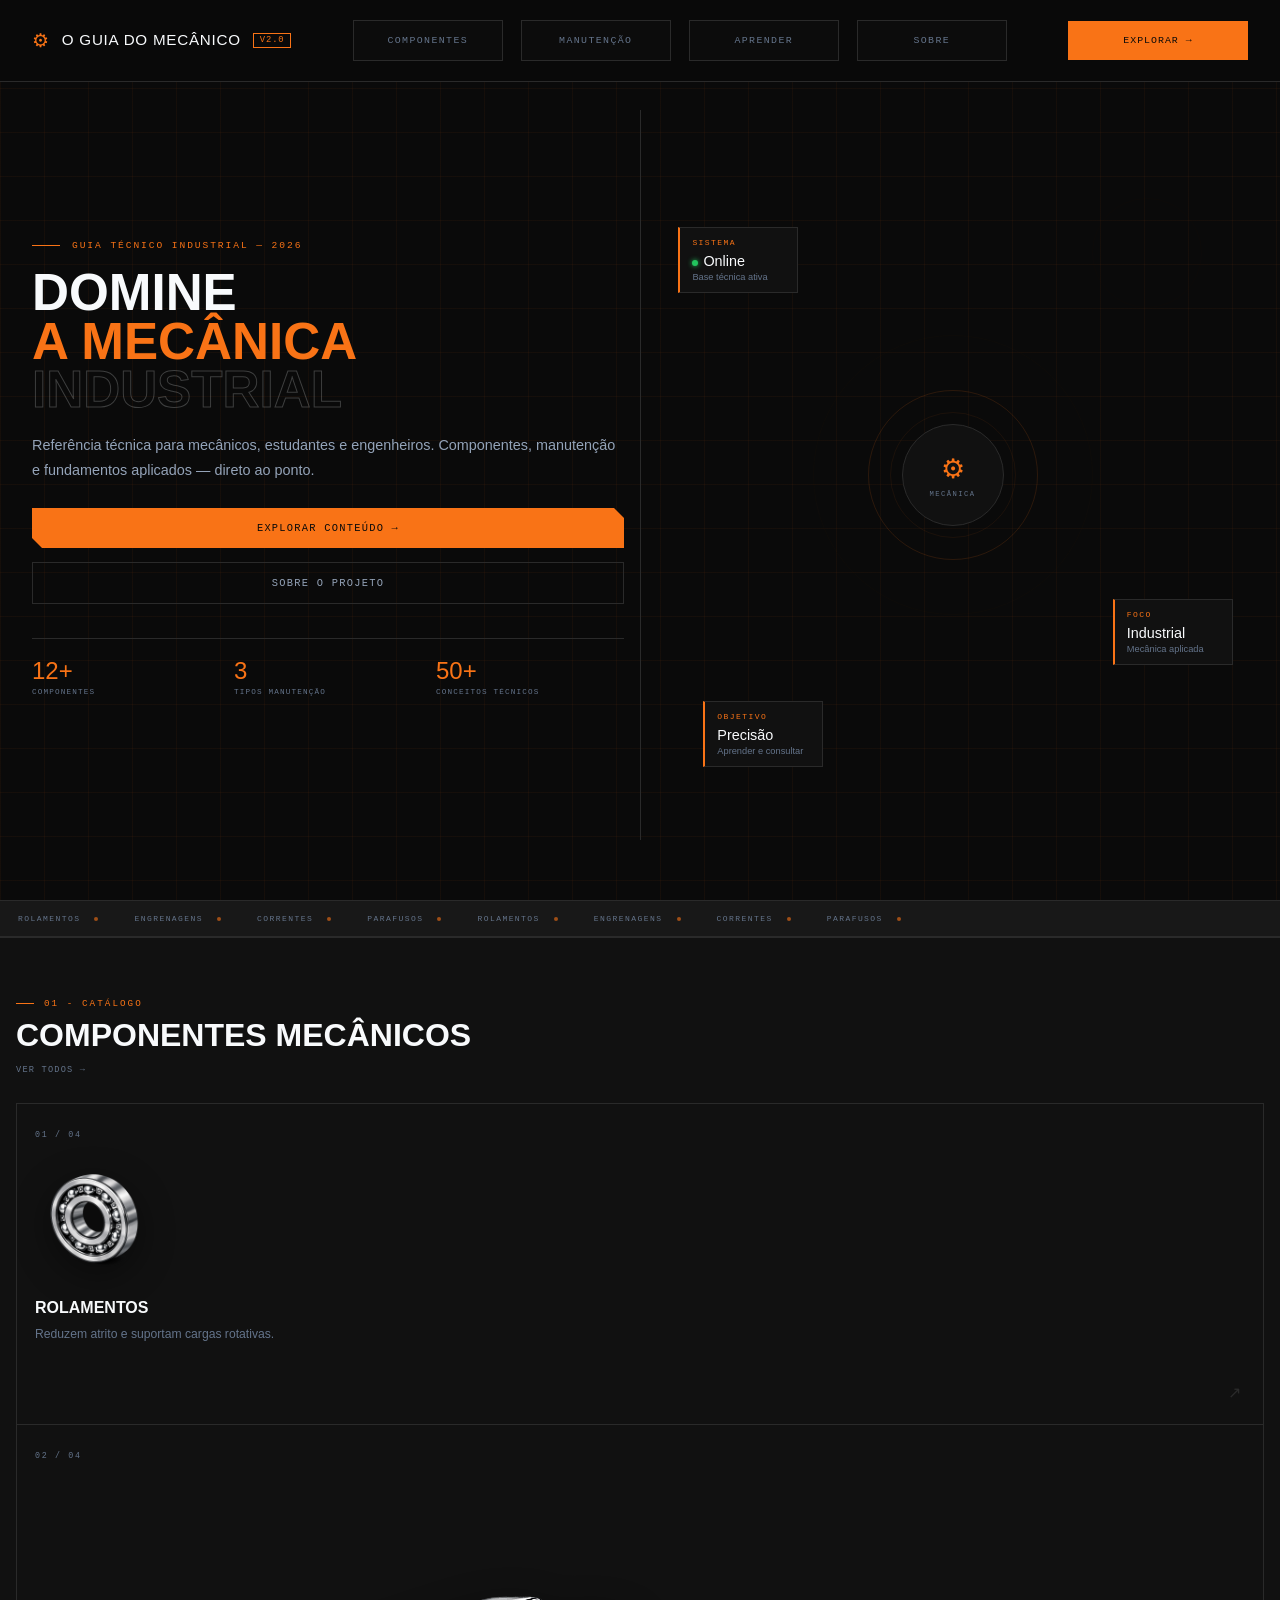
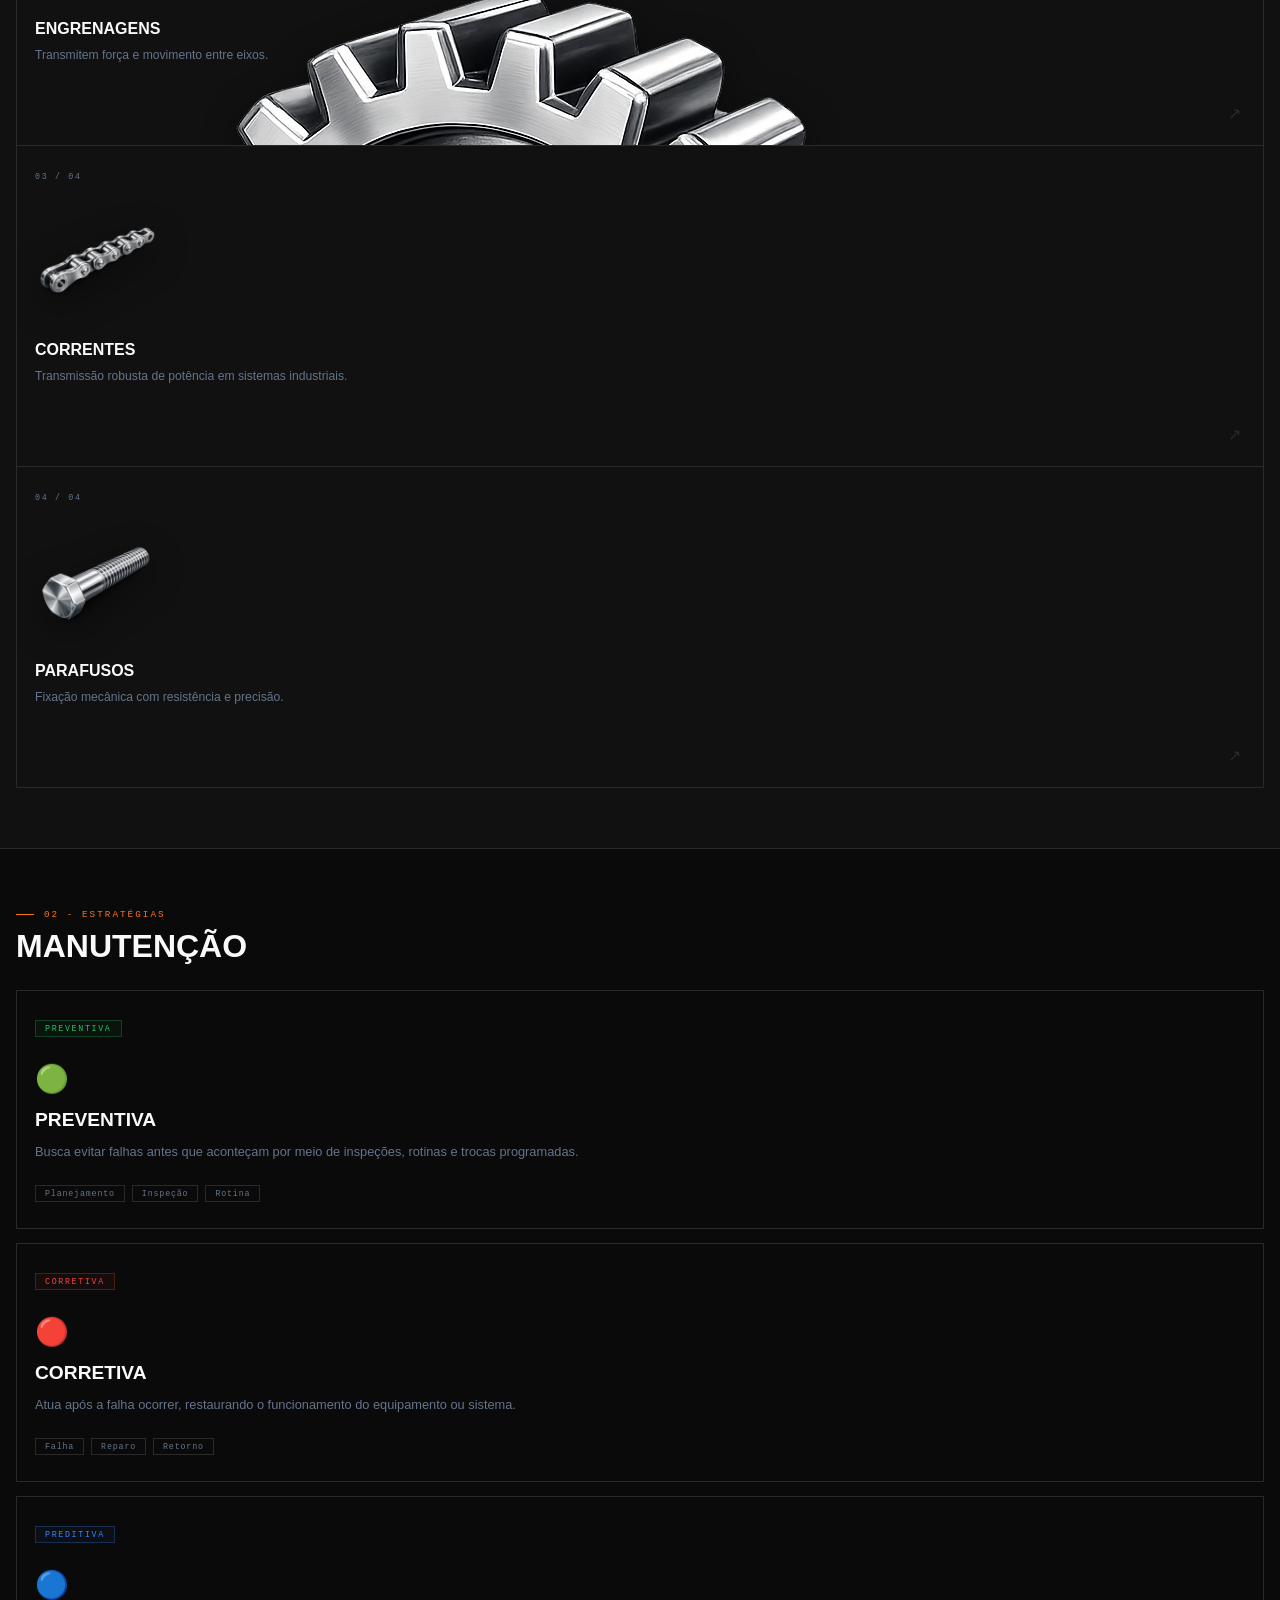
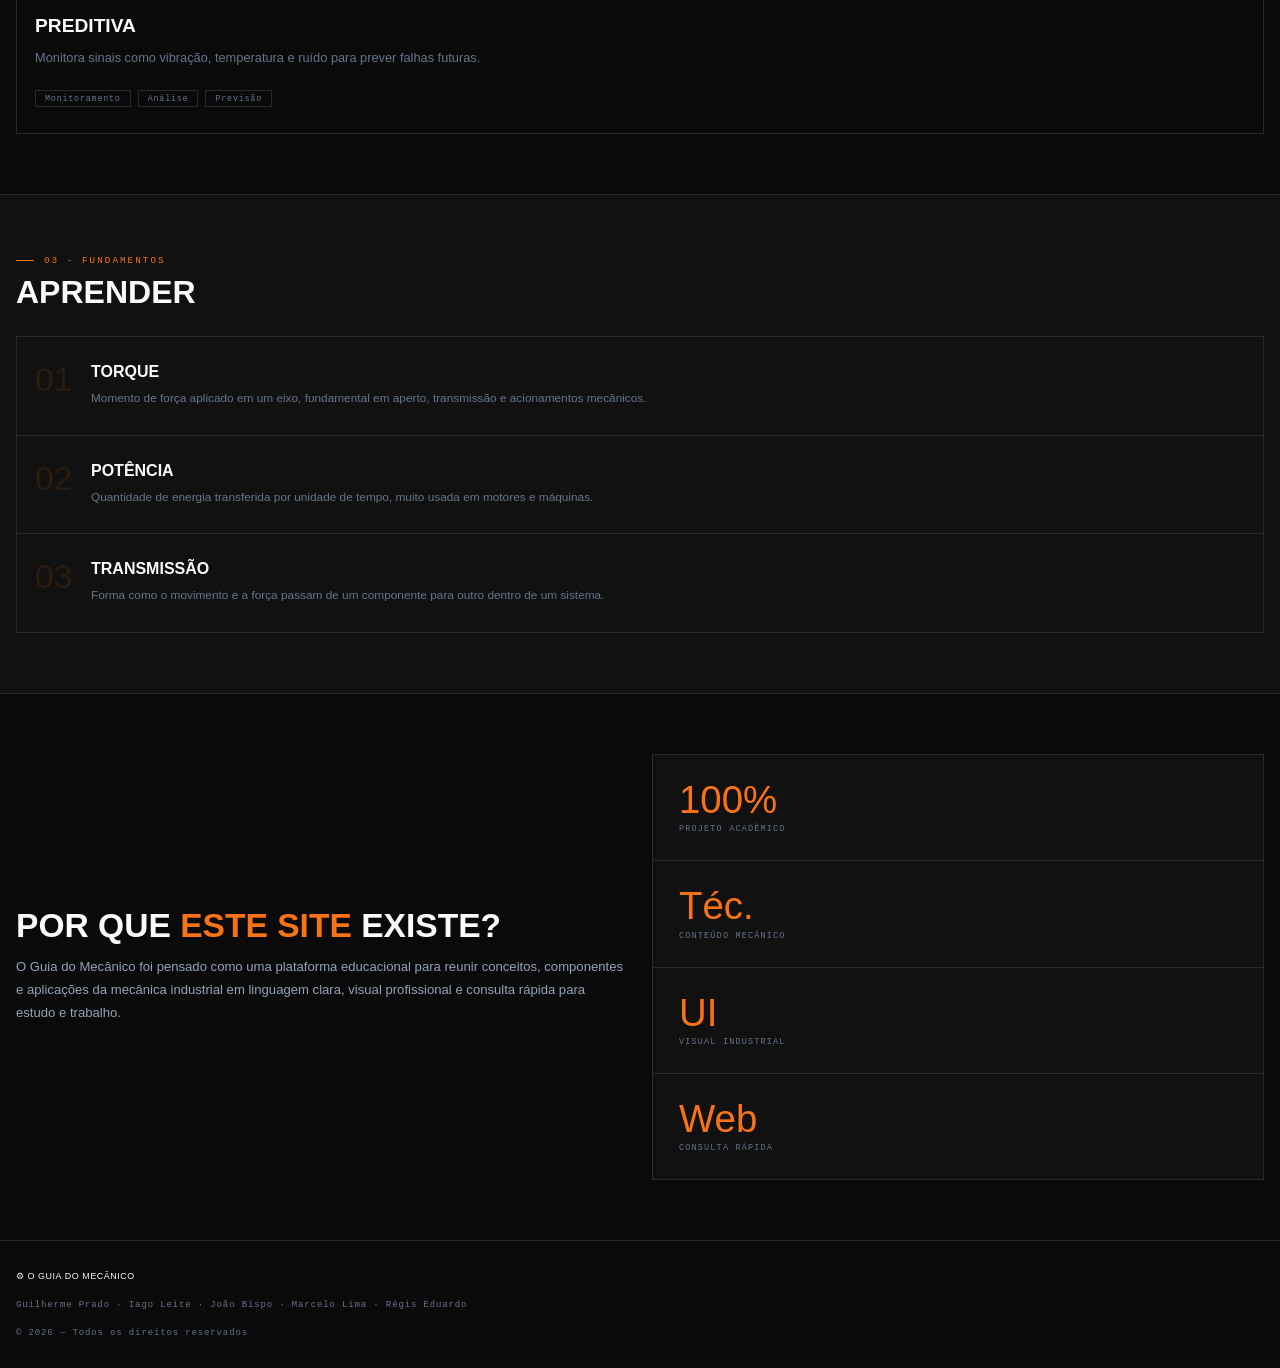
==== commit 00e8f170: "Add files via upload" ====
--- a/index.html
+++ b/index.html
@@ -133,7 +133,7 @@
     <a href="engrenagens.html" class="comp-card">
   <div class="comp-num">02 / 04</div>
   <div class="comp-image">
-    <img src="engrenagens.png" alt="Engrenagens">
+    <img src="engrenagem.png" alt="Engrenagens">
   </div>
   <h3 class="comp-name">Engrenagens</h3>
   <p class="comp-desc">Transmitem força e movimento entre eixos.</p>
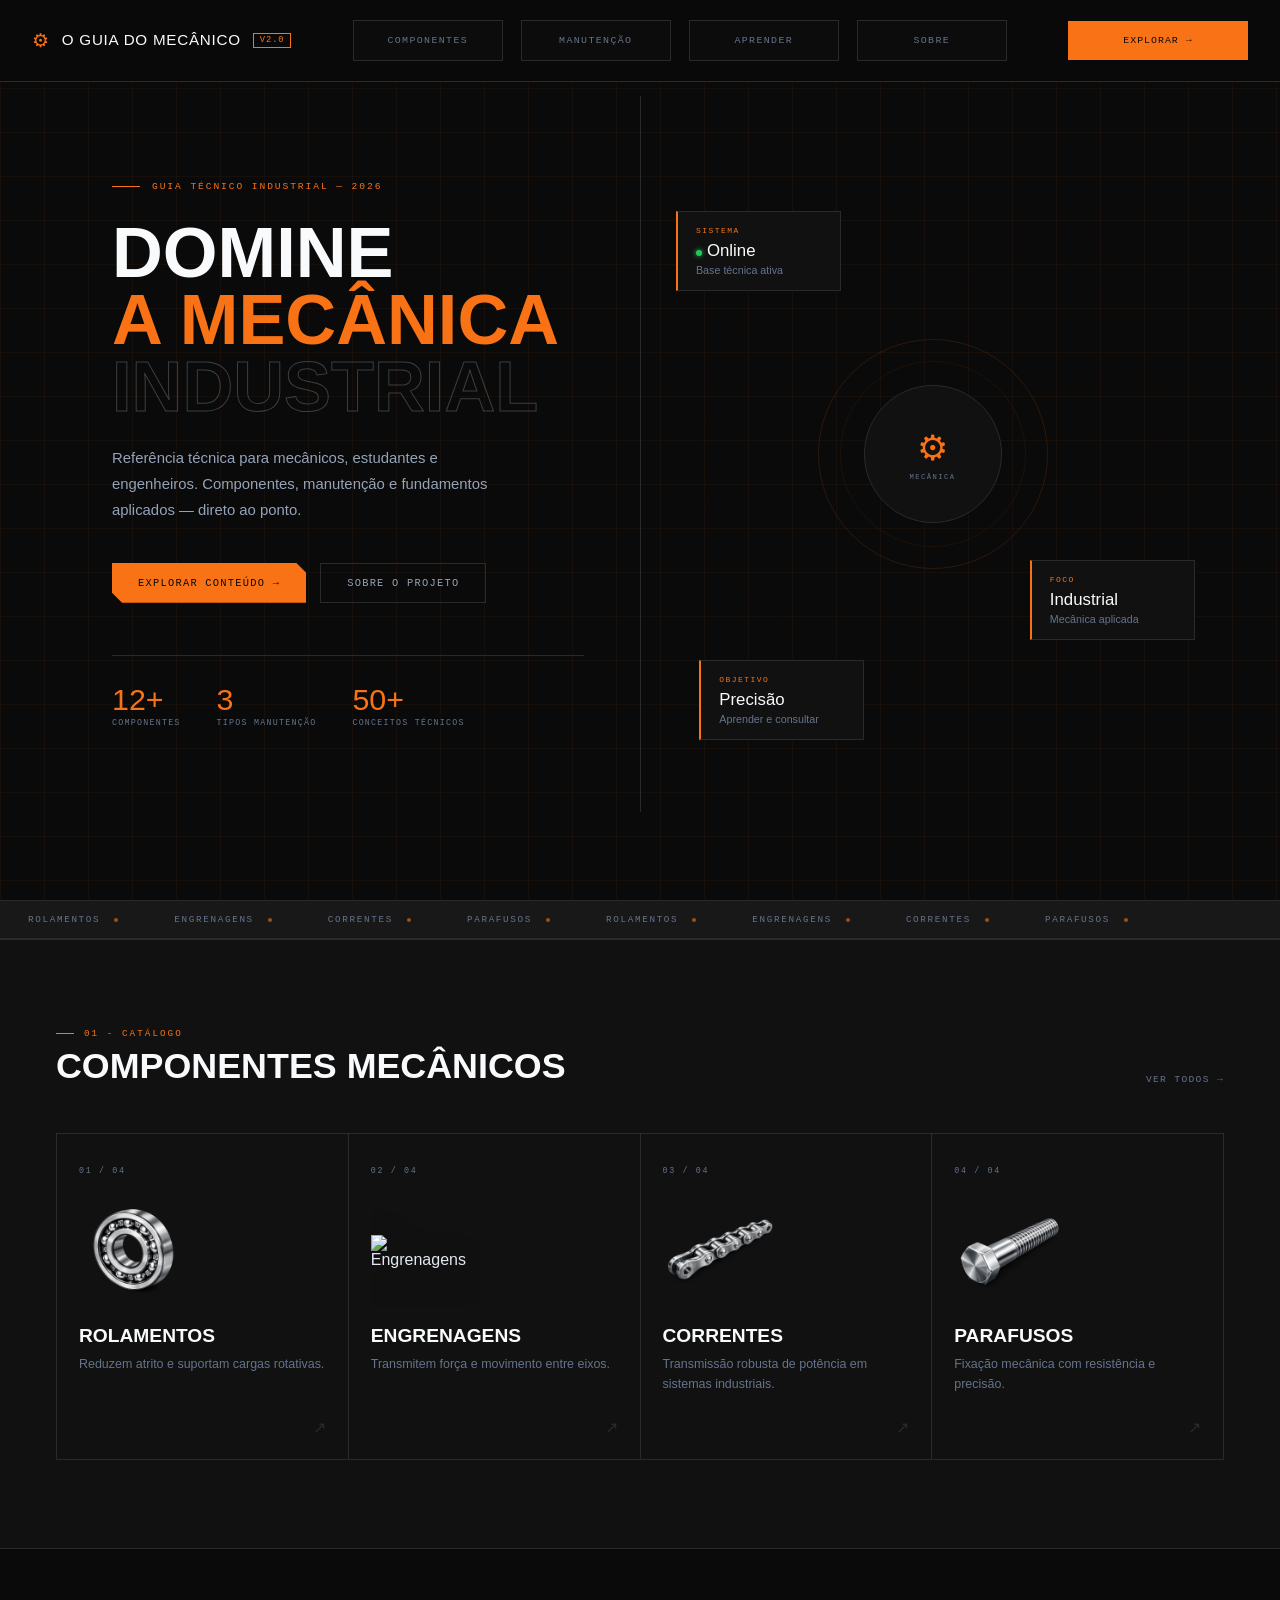
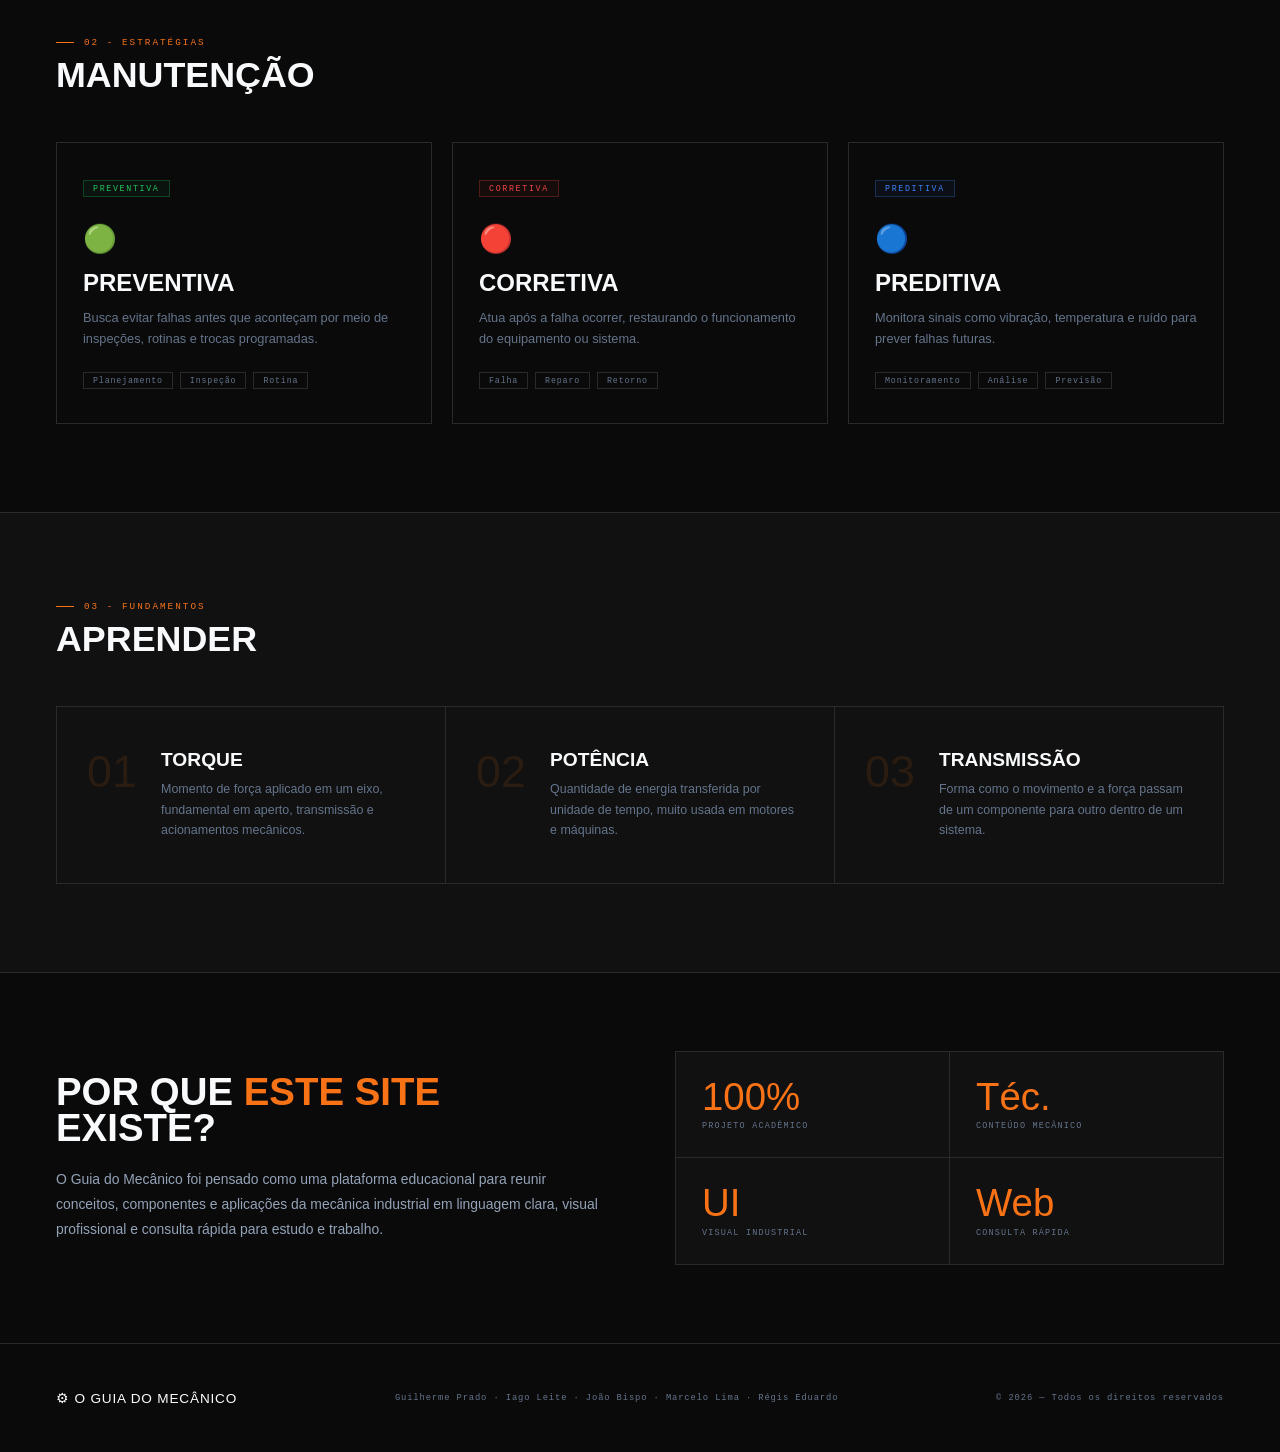
==== commit 2bad5d01: "Add files via upload" ====
--- a/index.html
+++ b/index.html
@@ -130,10 +130,10 @@
       <span class="comp-arrow">↗</span>
     </a>
 
-    <a href="engrenagens.html" class="comp-card">
+<a href="engrenagens.html" class="comp-card">
   <div class="comp-num">02 / 04</div>
   <div class="comp-image">
-    <img src="engrenagem.png" alt="Engrenagens">
+    <img src="engrenagens.png" alt="Engrenagens">
   </div>
   <h3 class="comp-name">Engrenagens</h3>
   <p class="comp-desc">Transmitem força e movimento entre eixos.</p>
--- a/style-index.css
+++ b/style-index.css
@@ -32,6 +32,7 @@
   overflow-x: hidden;
 }
 
+/* NAV */
 nav {
   position: fixed;
   top: 0;
@@ -88,6 +89,10 @@
   flex-wrap: wrap;
 }
 
+.nav-links li {
+  list-style: none;
+}
+
 .nav-links a {
   display: inline-flex;
   align-items: center;
@@ -131,8 +136,10 @@
 
 .nav-cta:hover {
   background: var(--orange2);
-}
-
+  transform: translateY(-1px);
+}
+
+/* HERO */
 .hero {
   min-height: 100vh;
   display: grid;
@@ -443,6 +450,7 @@
   color: var(--muted);
 }
 
+/* MARQUEE */
 .marquee-wrap {
   overflow: hidden;
   border-top: 1px solid var(--border);
@@ -478,6 +486,7 @@
   display: inline-block;
 }
 
+/* SECTION BASE */
 section {
   padding: 88px 56px;
 }
@@ -530,6 +539,7 @@
   color: var(--orange);
 }
 
+/* COMPONENTES */
 #componentes {
   background: var(--surface);
   border-top: 1px solid var(--border);
@@ -546,14 +556,15 @@
 
 .comp-card {
   background: var(--surface);
-  padding: 32px 22px;
+  padding: 32px 22px 64px;
   position: relative;
   overflow: hidden;
   cursor: pointer;
-  transition: background 0.3s;
+  transition: background 0.3s, transform 0.3s;
   text-decoration: none;
   color: inherit;
   display: block;
+  min-height: 320px;
 }
 
 .comp-card::before {
@@ -571,6 +582,7 @@
 
 .comp-card:hover {
   background: var(--surface2);
+  transform: translateY(-2px);
 }
 
 .comp-card:hover::before {
@@ -585,35 +597,28 @@
   margin-bottom: 22px;
 }
 
-.comp-card {
-  background: var(--surface);
-  padding: 32px 22px 64px;
-  position: relative;
+.comp-image {
+  width: 110px;
+  height: 110px;
+  display: flex;
+  align-items: center;
+  justify-content: center;
+  margin: 4px 0 18px;
   overflow: hidden;
-  cursor: pointer;
-  transition: background 0.3s, transform 0.3s;
-  text-decoration: none;
-  color: inherit;
+}
+
+.comp-image img {
+  max-width: 100%;
+  max-height: 100%;
+  width: auto;
+  height: auto;
+  object-fit: contain;
   display: block;
-  min-height: 320px;
-}
-
-.comp-card:hover {
-  background: var(--surface2);
-  transform: translateY(-2px);
-}
-
-.comp-image {
-  display: block;
-  width: 120px;
-  height: 120px;
-  object-fit: contain;
-  margin: 4px 0 18px;
   filter: drop-shadow(0 10px 18px rgba(0, 0, 0, 0.45));
   transition: transform 0.3s ease, filter 0.3s ease;
 }
 
-.comp-card:hover .comp-image {
+.comp-card:hover .comp-image img {
   transform: scale(1.04);
   filter: drop-shadow(0 14px 22px rgba(0, 0, 0, 0.55));
 }
@@ -646,6 +651,7 @@
   transform: translate(3px, -3px);
 }
 
+/* MANUTENÇÃO */
 #manutencao {
   background: var(--bg);
 }
@@ -739,6 +745,7 @@
   padding: 3px 9px;
 }
 
+/* APRENDER */
 #aprender {
   background: var(--surface);
   border-top: 1px solid var(--border);
@@ -793,6 +800,7 @@
   color: var(--muted);
 }
 
+/* SOBRE */
 .about-strip {
   background: var(--bg);
   border-top: 1px solid var(--border);
@@ -851,6 +859,7 @@
   color: var(--muted);
 }
 
+/* FOOTER */
 footer {
   padding: 46px 56px;
   border-top: 1px solid var(--border);
@@ -877,6 +886,7 @@
   color: var(--muted);
 }
 
+/* ANIMAÇÕES */
 @keyframes spin {
   to {
     transform: rotate(360deg);
@@ -923,10 +933,6 @@
 
 /* RESPONSIVO */
 @media (max-width: 1024px) {
-  .nav {
-    padding: 0 20px;
-  }
-
   .hero {
     grid-template-columns: 1fr;
     min-height: auto;
@@ -971,19 +977,6 @@
     grid-template-columns: 1fr;
     gap: 30px;
     padding: 60px 28px;
-  }
-}
-
-@media (max-width: 768px) {
-  .comp-card {
-    min-height: auto;
-    padding: 24px 18px 28px;
-  }
-
-  .comp-image {
-    width: 92px;
-    height: 92px;
-    margin-bottom: 14px;
   }
 }
 
@@ -1026,10 +1019,9 @@
     font-size: 0.54rem;
     padding: 10px 12px;
   }
-}
 
   .hero {
-    padding-top: 110px;
+    padding-top: 150px;
   }
 
   .hero-left {
@@ -1157,7 +1149,14 @@
   }
 
   .comp-card {
-    padding: 26px 18px;
+    min-height: auto;
+    padding: 24px 18px 28px;
+  }
+
+  .comp-image {
+    width: 92px;
+    height: 92px;
+    margin-bottom: 14px;
   }
 
   .comp-name {
@@ -1181,41 +1180,12 @@
     font-size: 1.2rem;
   }
 
-  .conceitos-grid {
-    grid-template-columns: 1fr;
-  }
-
   .conceito-item {
-    padding: 26px 18px;
-    gap: 16px;
-  }
-
-  .conceito-num {
-    font-size: 2.1rem;
-    min-width: 40px;
-  }
-
-  .conceito-title {
-    font-size: 1rem;
-  }
-
-  .conceito-desc {
-    font-size: 0.74rem;
+    padding: 28px 18px;
   }
 
   .about-strip {
     padding: 60px 16px;
-    gap: 24px;
-  }
-
-  .about-title {
-    font-size: clamp(1.5rem, 9vw, 2.1rem);
-    margin-bottom: 14px;
-  }
-
-  .about-desc {
-    font-size: 0.82rem;
-    line-height: 1.75;
   }
 
   .about-stats {
@@ -1227,38 +1197,4 @@
     flex-direction: column;
     align-items: flex-start;
   }
-
-  .footer-logo,
-  .footer-team,
-  .footer-copy {
-    font-size: 0.56rem;
-    line-height: 1.6;
-  }
-}
-
-@media (max-width: 1200px) {
-  nav {
-    grid-template-columns: 1fr;
-    justify-items: stretch;
-    gap: 14px;
-    padding: 14px 20px;
-  }
-
-  .nav-logo {
-    justify-content: flex-start;
-  }
-
-  .nav-links {
-    justify-content: stretch;
-    gap: 10px;
-  }
-
-  .nav-links a {
-    flex: 1 1 calc(50% - 10px);
-    min-width: 0;
-  }
-
-  .nav-cta {
-    justify-self: start;
-  }
 }
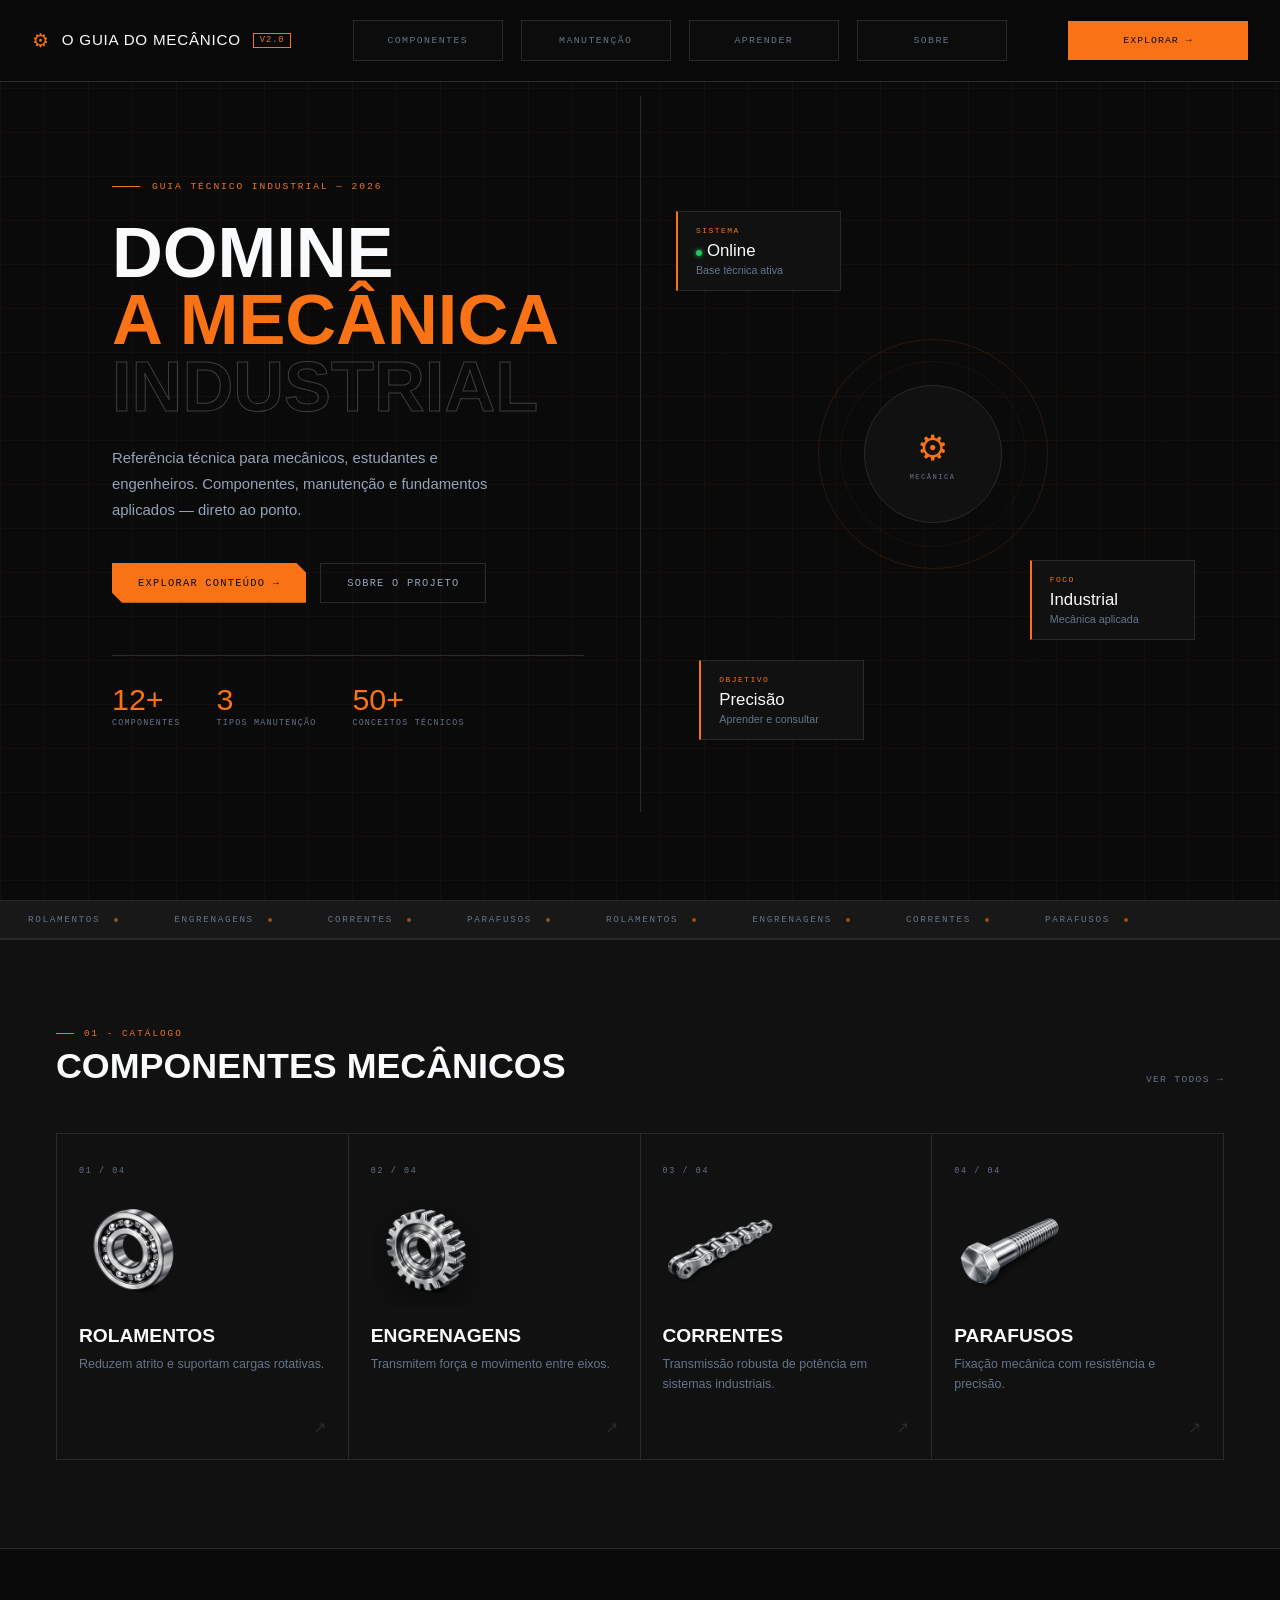
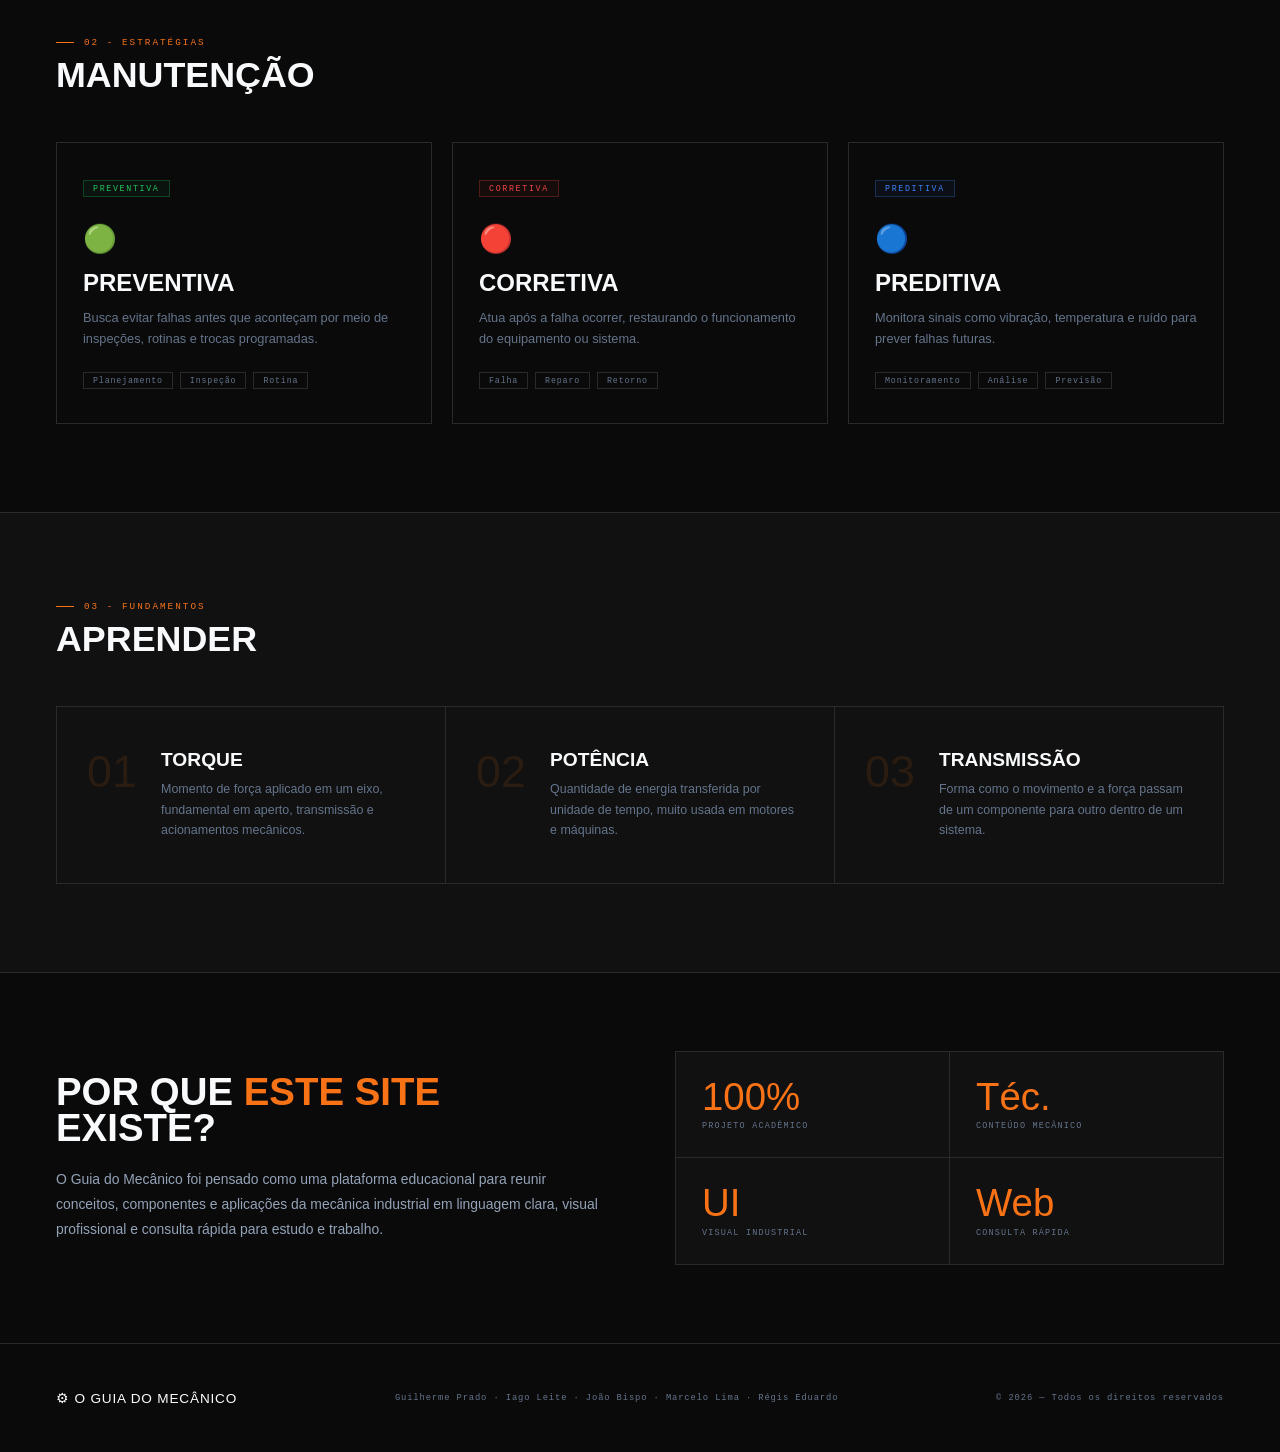
==== commit 104556c0: "Add files via upload" ====
--- a/index.html
+++ b/index.html
@@ -133,7 +133,7 @@
 <a href="engrenagens.html" class="comp-card">
   <div class="comp-num">02 / 04</div>
   <div class="comp-image">
-    <img src="engrenagens.png" alt="Engrenagens">
+    <img src="engrenagem.png" alt="Engrenagens">
   </div>
   <h3 class="comp-name">Engrenagens</h3>
   <p class="comp-desc">Transmitem força e movimento entre eixos.</p>
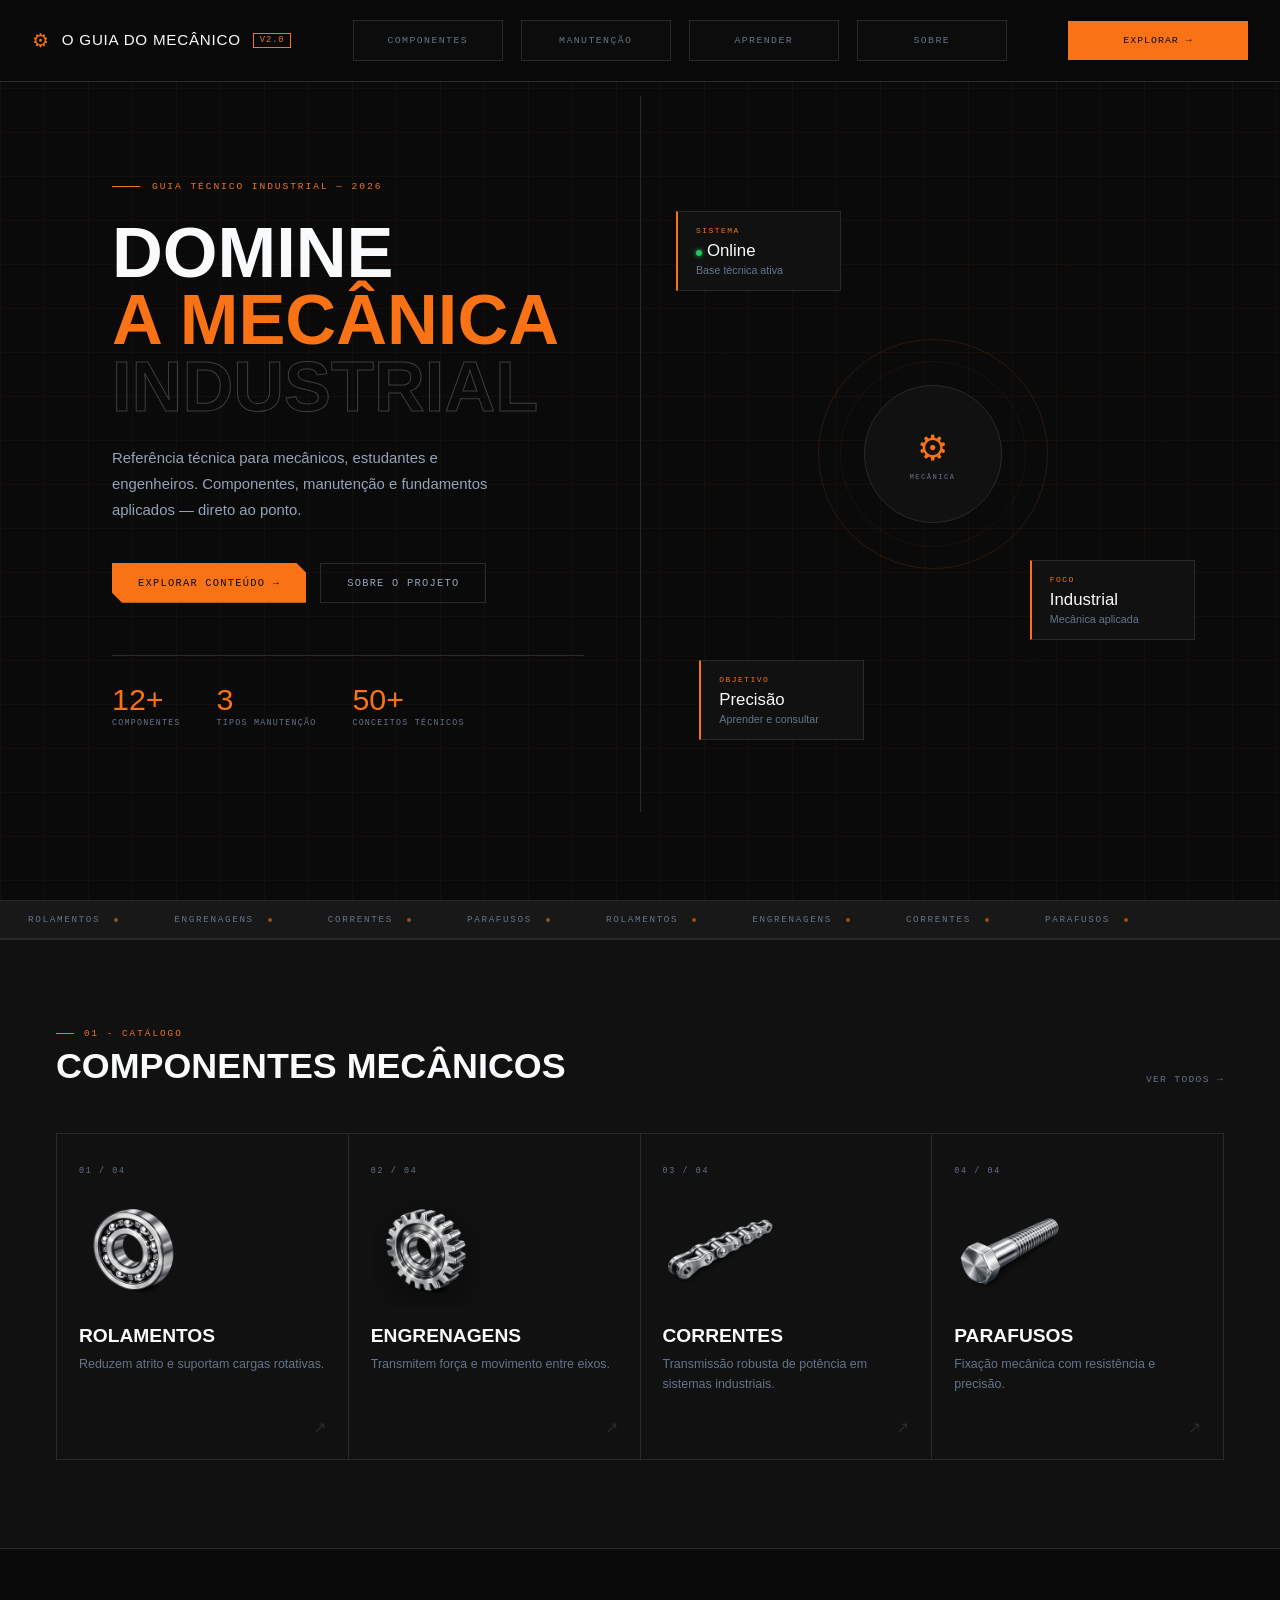
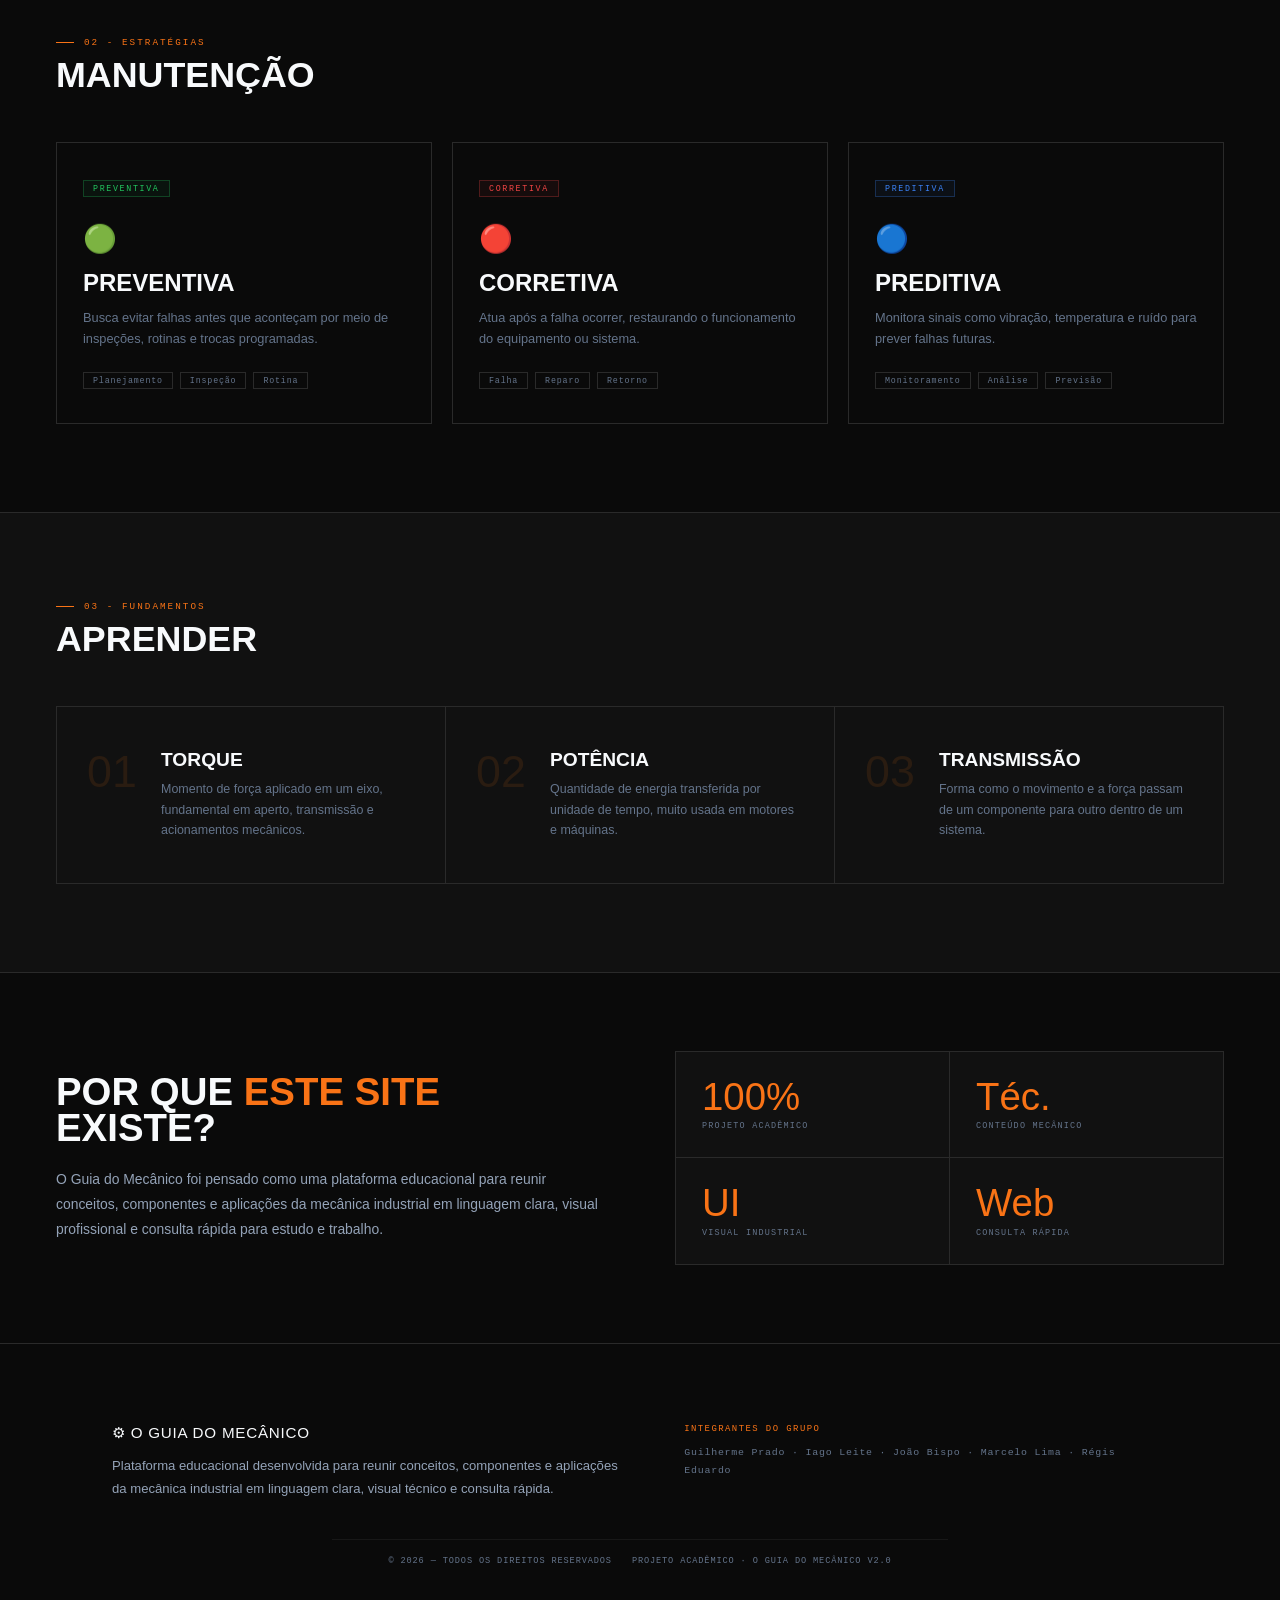
==== commit fe5d0214: "Add files via upload" ====
--- a/index.html
+++ b/index.html
@@ -270,10 +270,28 @@
   </div>
 </section>
 
-<footer>
-  <div class="footer-logo">⚙ O Guia do Mecânico</div>
-  <div class="footer-team">Guilherme Prado · Iago Leite · João Bispo · Marcelo Lima · Régis Eduardo</div>
-  <div class="footer-copy">© 2026 — Todos os direitos reservados</div>
+<footer class="footer-premium">
+  <div class="footer-top">
+    <div class="footer-brand">
+      <div class="footer-logo">⚙ O Guia do Mecânico</div>
+      <p class="footer-desc">
+        Plataforma educacional desenvolvida para reunir conceitos, componentes e aplicações
+        da mecânica industrial em linguagem clara, visual técnico e consulta rápida.
+      </p>
+    </div>
+
+    <div class="footer-meta">
+      <div class="footer-meta-title">Integrantes do grupo</div>
+      <div class="footer-team">
+        Guilherme Prado · Iago Leite · João Bispo · Marcelo Lima · Régis Eduardo
+      </div>
+    </div>
+  </div>
+
+  <div class="footer-bottom">
+    <span>© 2026 — Todos os direitos reservados</span>
+    <span>Projeto acadêmico · O Guia do Mecânico v2.0</span>
+  </div>
 </footer>
 
 </body>
--- a/style-index.css
+++ b/style-index.css
@@ -1197,4 +1197,109 @@
     flex-direction: column;
     align-items: flex-start;
   }
+}
+
+/* =========================================================
+   FOOTER PADRÃO ÚNICO
+========================================================= */
+
+.footer-premium {
+  background: var(--bg);
+  border-top: 1px solid var(--border);
+  margin-top: 0;
+}
+
+.footer-top {
+  max-width: 1440px;
+  margin: 0 auto;
+  padding: 34px 56px 24px;
+  display: grid;
+  grid-template-columns: 1.1fr 1fr;
+  gap: 40px;
+  align-items: start;
+}
+
+.footer-brand {
+  display: flex;
+  flex-direction: column;
+  gap: 12px;
+}
+
+.footer-logo {
+  font-family: var(--font-title);
+  font-size: 0.95rem;
+  letter-spacing: 0.05em;
+  text-transform: uppercase;
+  color: var(--white);
+}
+
+.footer-desc {
+  max-width: 520px;
+  color: var(--steel);
+  font-size: 0.82rem;
+  line-height: 1.8;
+}
+
+.footer-meta {
+  display: flex;
+  flex-direction: column;
+  gap: 10px;
+  align-items: flex-start;
+}
+
+.footer-meta-title {
+  font-family: var(--font-mono);
+  font-size: 0.56rem;
+  letter-spacing: 0.16em;
+  text-transform: uppercase;
+  color: var(--orange);
+}
+
+.footer-team {
+  color: var(--muted);
+  font-family: var(--font-mono);
+  font-size: 0.62rem;
+  letter-spacing: 0.08em;
+  line-height: 1.9;
+}
+
+.footer-bottom {
+  max-width: 1440px;
+  margin: 0 auto;
+  padding: 16px 56px 28px;
+  border-top: 1px solid rgba(255, 255, 255, 0.06);
+  display: flex;
+  justify-content: space-between;
+  align-items: center;
+  gap: 20px;
+  flex-wrap: wrap;
+  color: var(--muted);
+  font-family: var(--font-mono);
+  font-size: 0.54rem;
+  letter-spacing: 0.1em;
+  text-transform: uppercase;
+}
+
+/* RESPONSIVO */
+@media (max-width: 900px) {
+  .footer-top {
+    grid-template-columns: 1fr;
+    gap: 24px;
+    padding: 28px 18px 18px;
+  }
+
+  .footer-bottom {
+    padding: 14px 18px 24px;
+    flex-direction: column;
+    align-items: flex-start;
+  }
+
+  .footer-desc {
+    max-width: 100%;
+  }
+
+  .footer-team {
+    font-size: 0.58rem;
+    line-height: 1.8;
+  }
 }
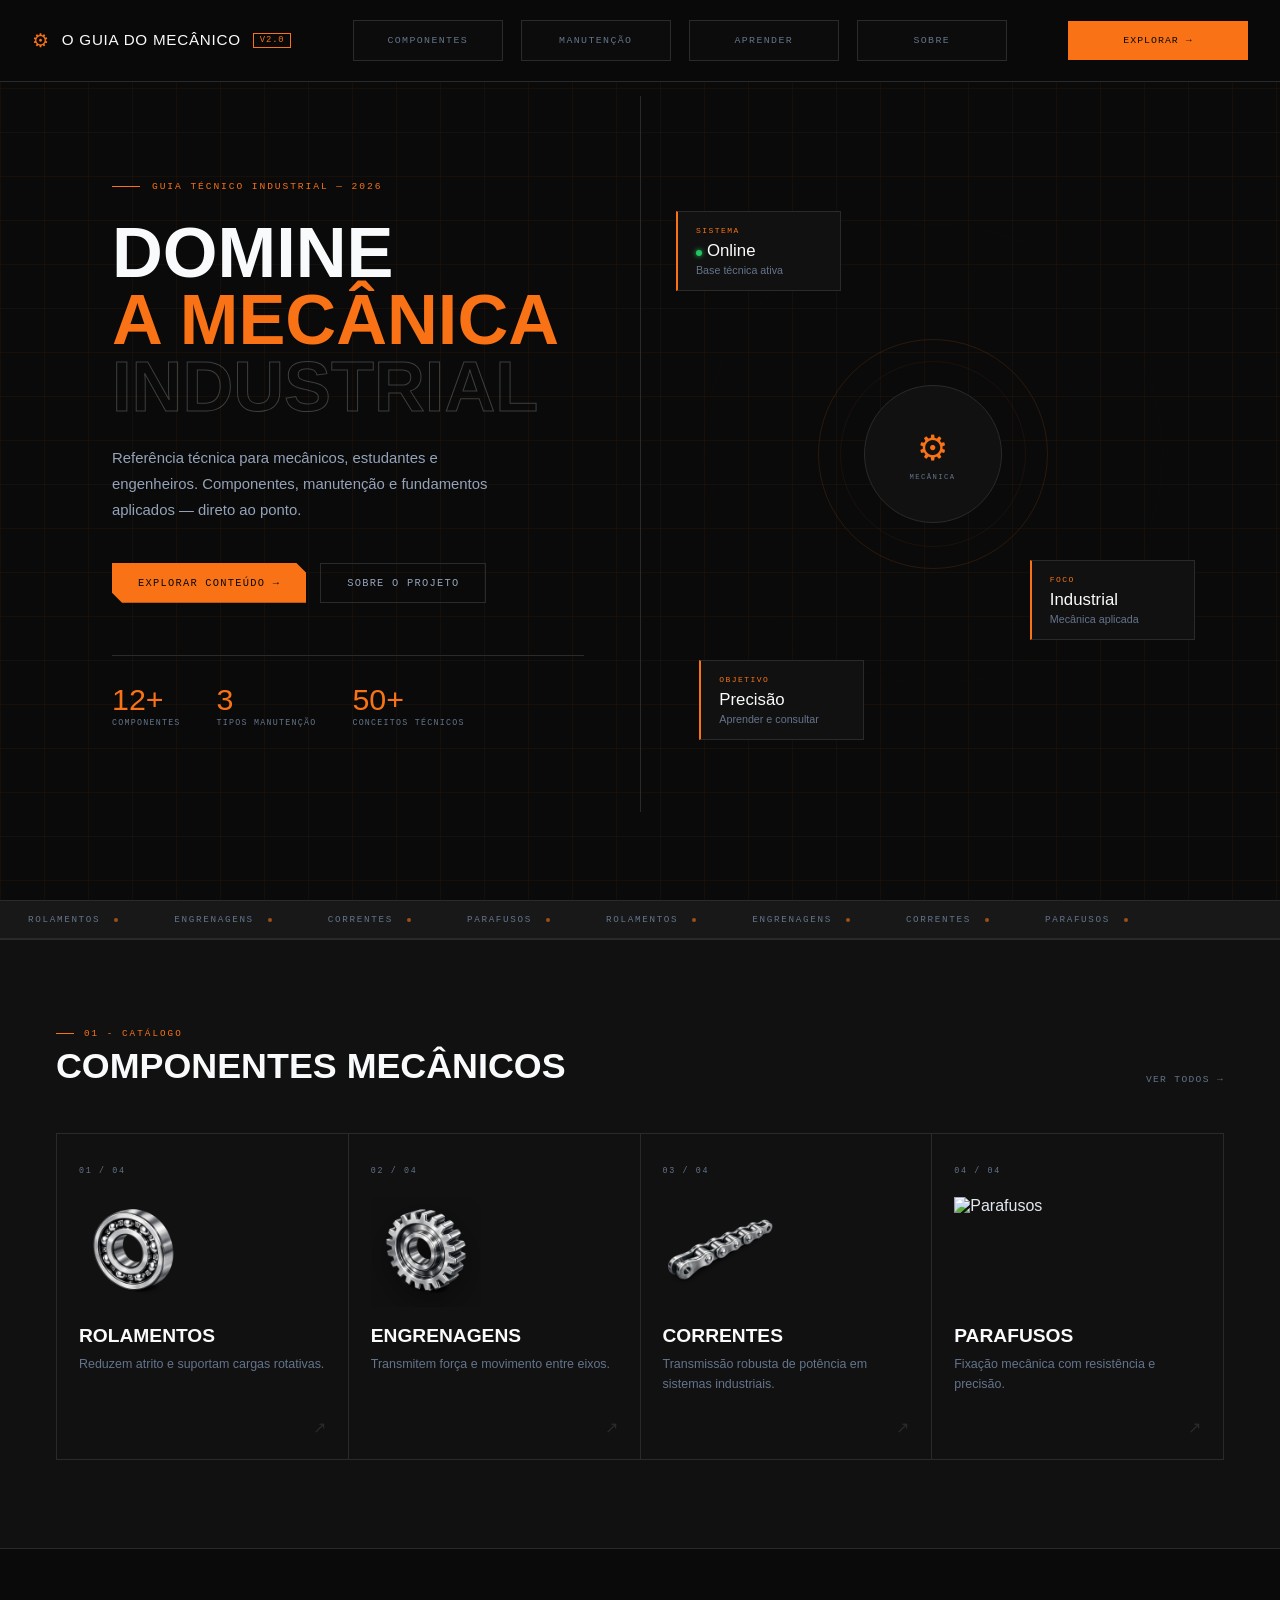
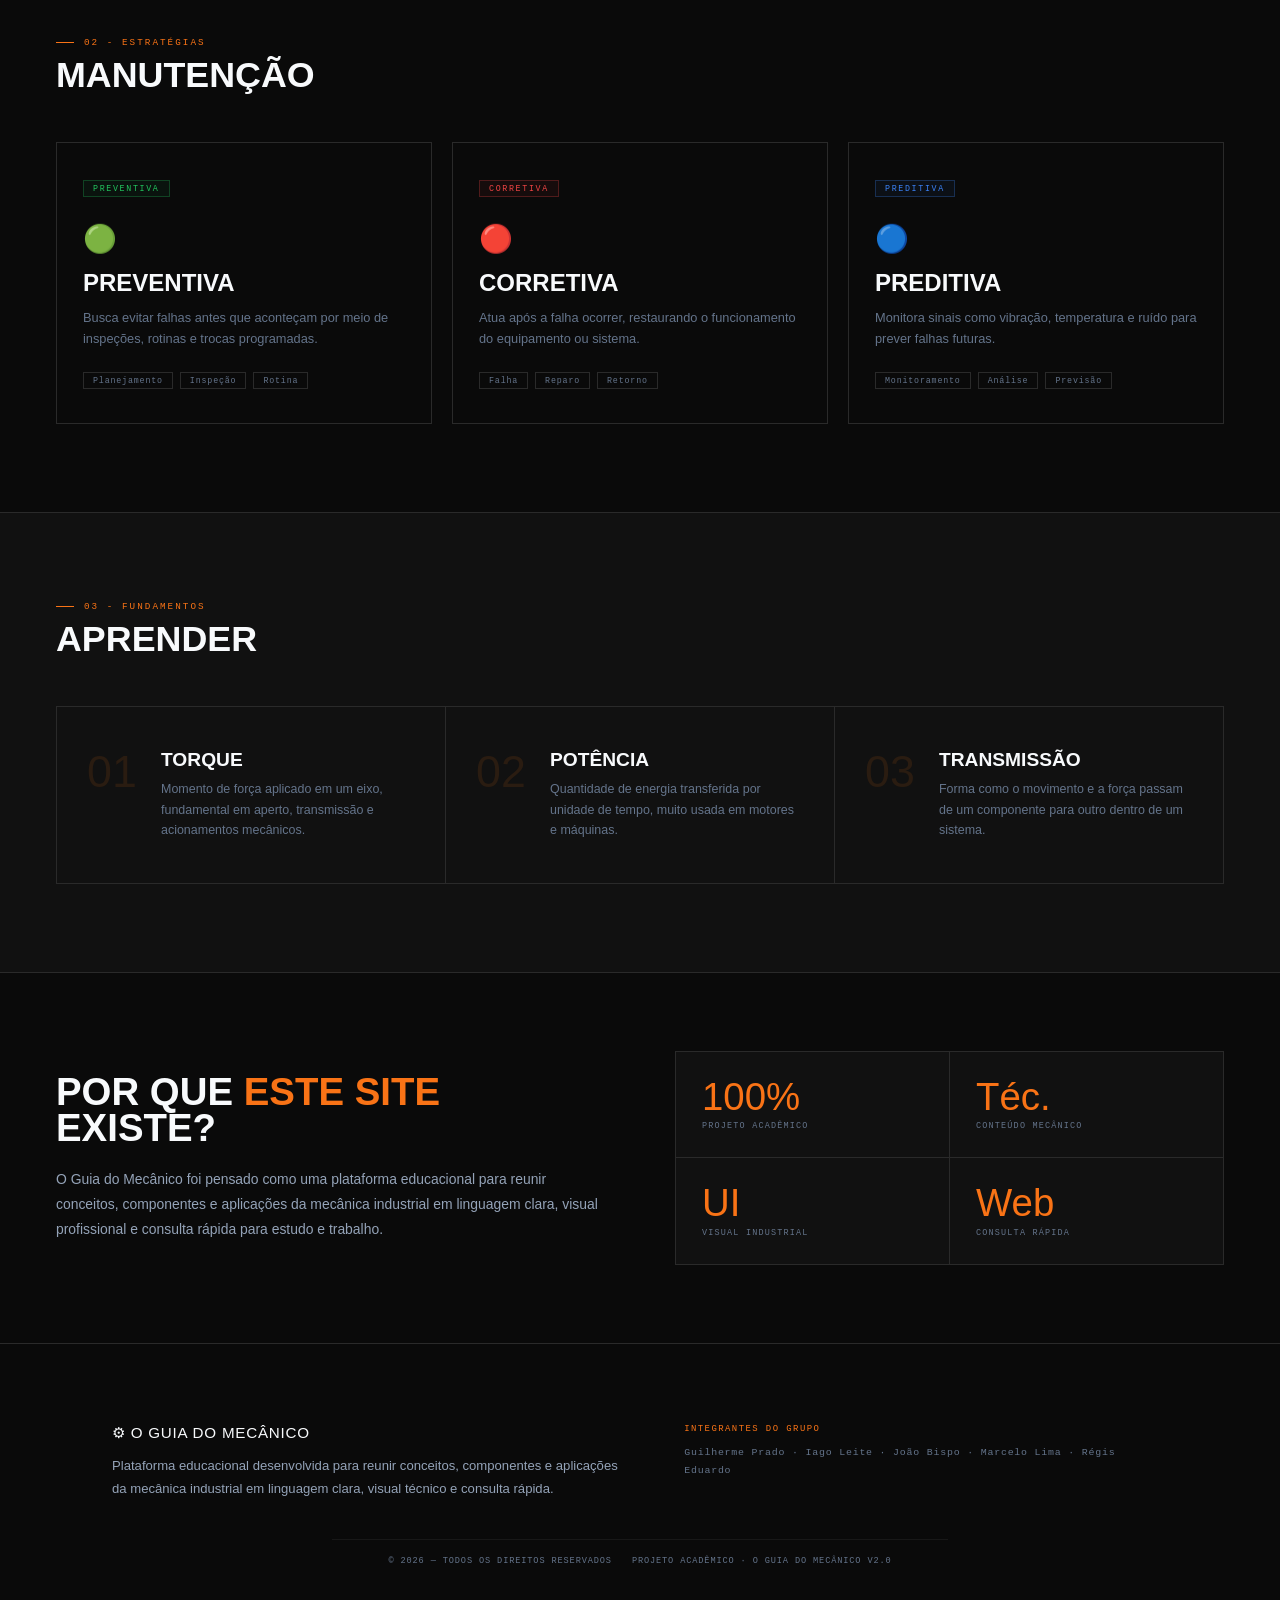
==== commit 8c2e3809: "Add files via upload" ====
--- a/index.html
+++ b/index.html
@@ -148,13 +148,13 @@
       <span class="comp-arrow">↗</span>
     </a>
 
-    <a href="#" class="comp-card">
-      <div class="comp-num">04 / 04</div>
-      <img src="parafuso.png" alt="Parafusos" class="comp-image">
-      <h3 class="comp-name">Parafusos</h3>
-      <p class="comp-desc">Fixação mecânica com resistência e precisão.</p>
-      <span class="comp-arrow">↗</span>
-    </a>
+    <a href="parafusos.html" class="comp-card">
+  <div class="comp-num">04 / 04</div>
+  <img src="imagens/parafuso.png" alt="Parafusos" class="comp-image">
+  <h3 class="comp-name">Parafusos</h3>
+  <p class="comp-desc">Fixação mecânica com resistência e precisão.</p>
+  <span class="comp-arrow">↗</span>
+</a>
   </div>
 </section>
 
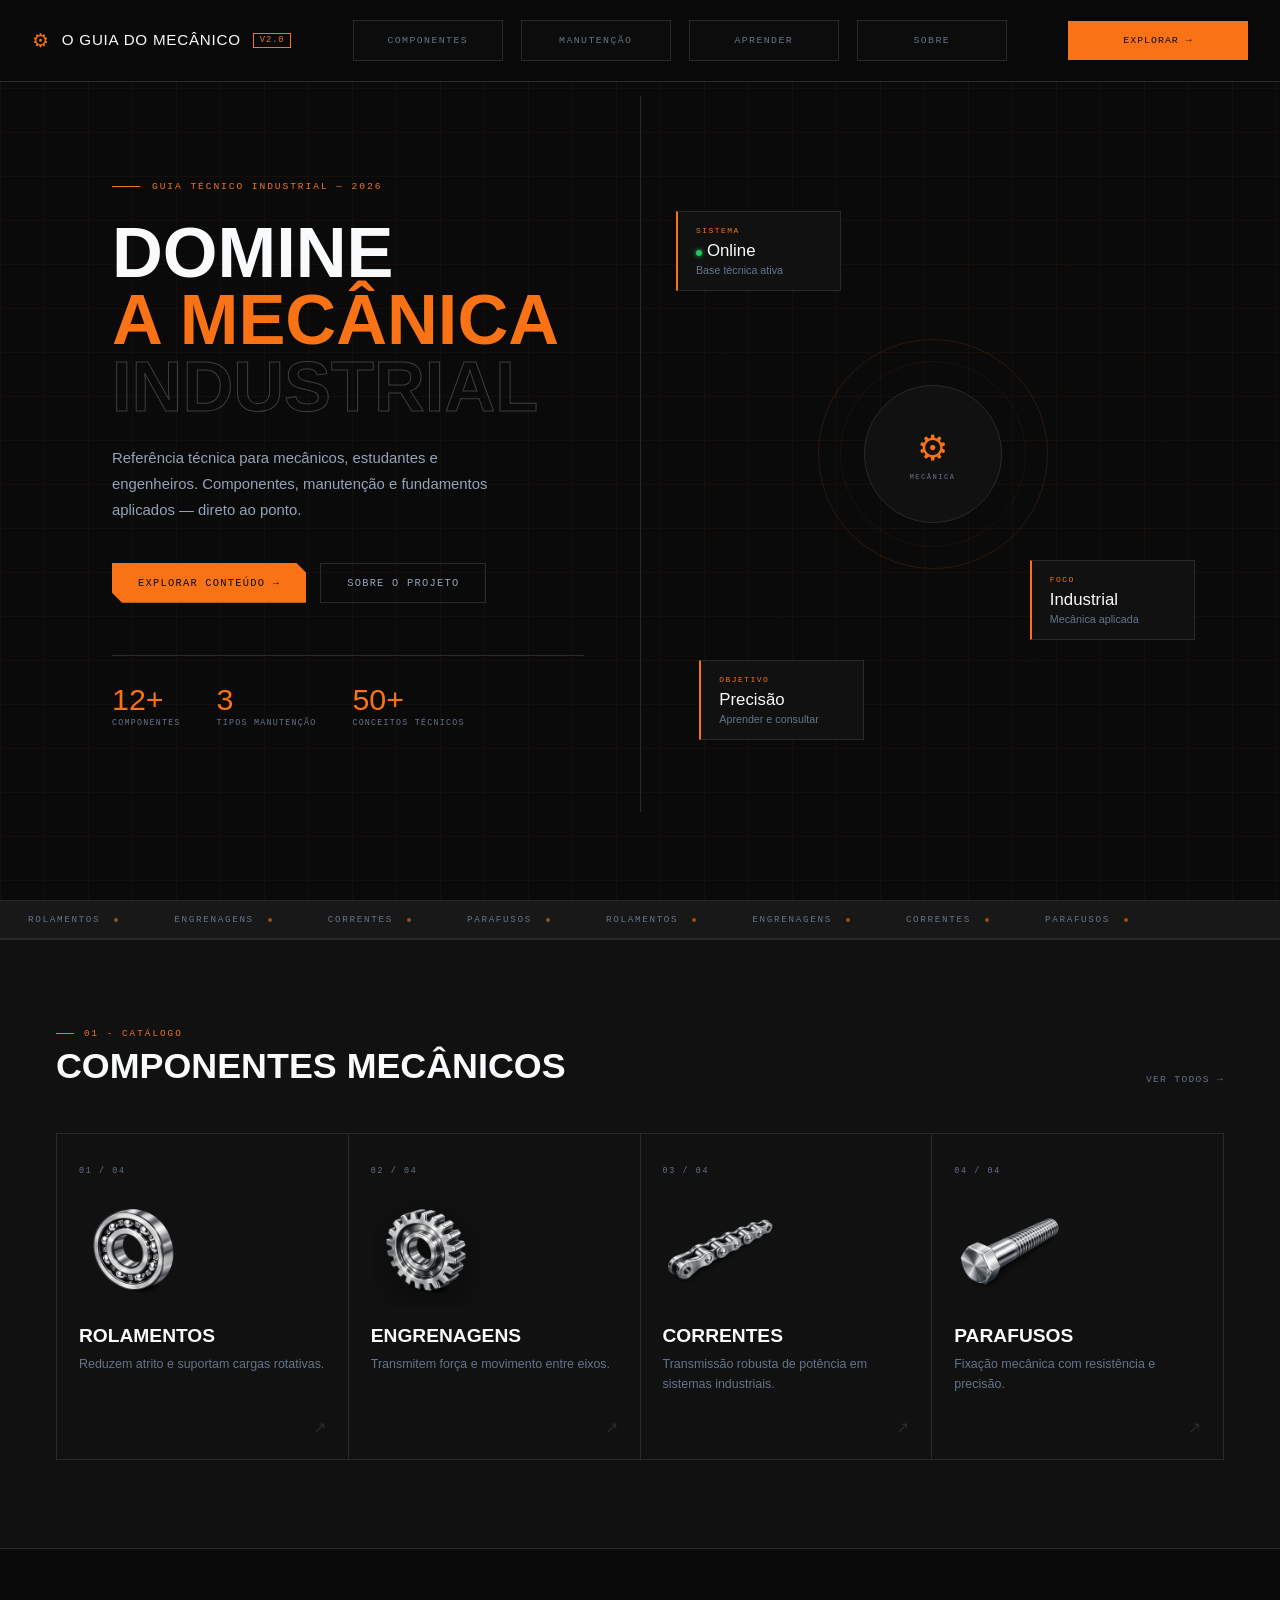
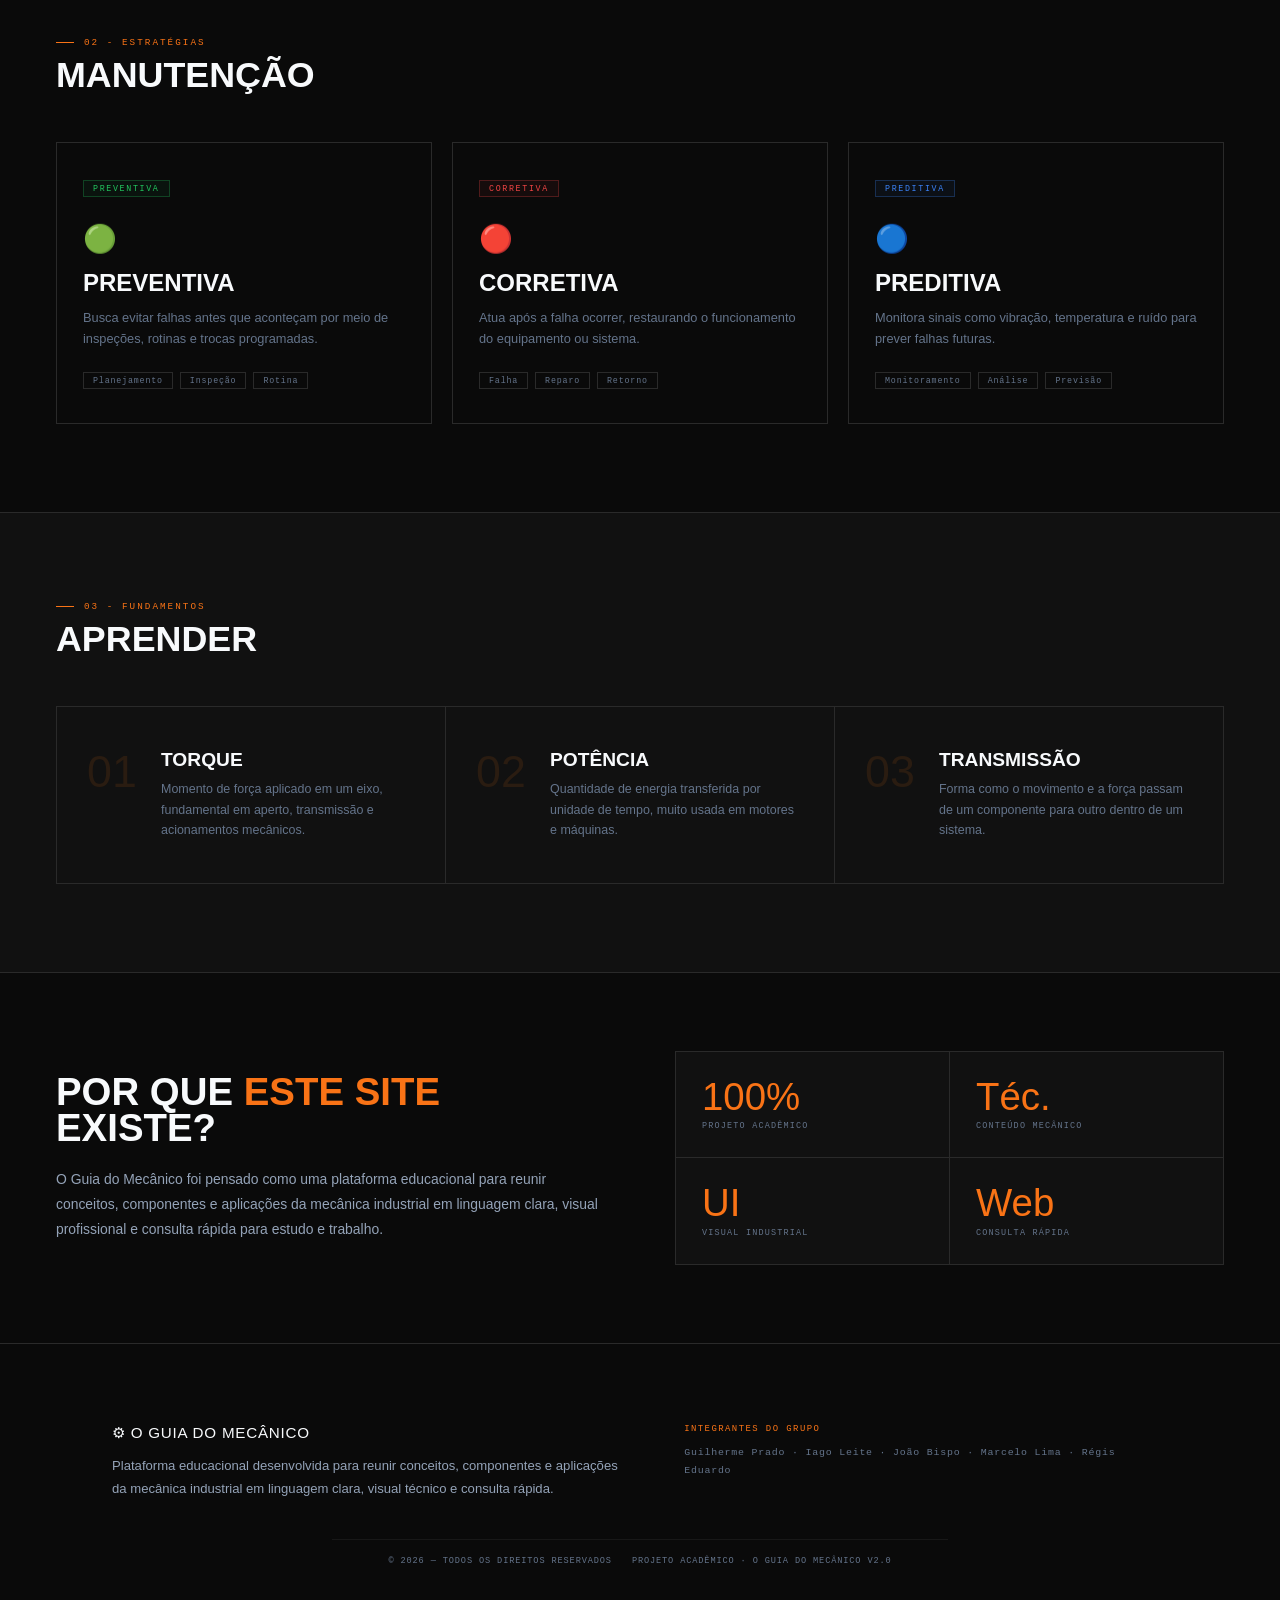
==== commit 9705a4e9: "Add files via upload" ====
--- a/index.html
+++ b/index.html
@@ -150,7 +150,7 @@
 
     <a href="parafusos.html" class="comp-card">
   <div class="comp-num">04 / 04</div>
-  <img src="imagens/parafuso.png" alt="Parafusos" class="comp-image">
+  <img src="parafuso.png" alt="Parafusos" class="comp-image">
   <h3 class="comp-name">Parafusos</h3>
   <p class="comp-desc">Fixação mecânica com resistência e precisão.</p>
   <span class="comp-arrow">↗</span>
